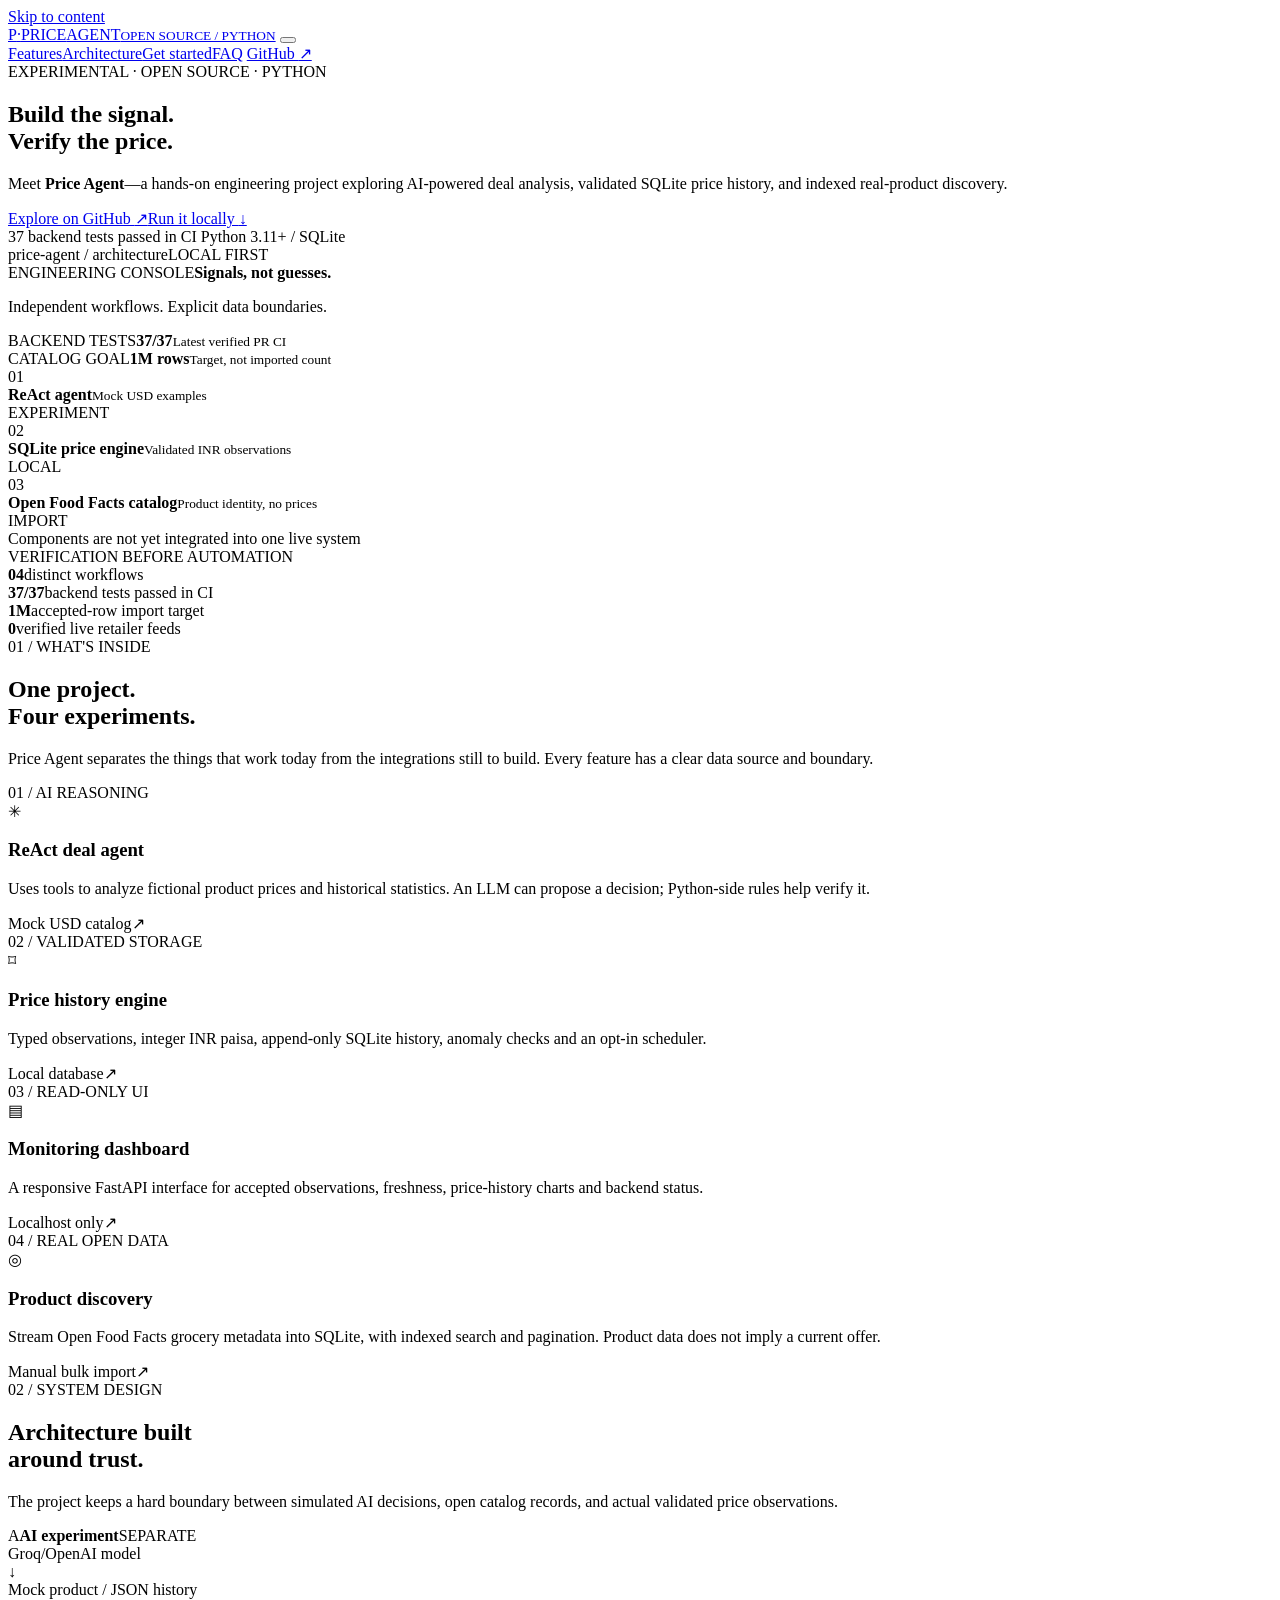
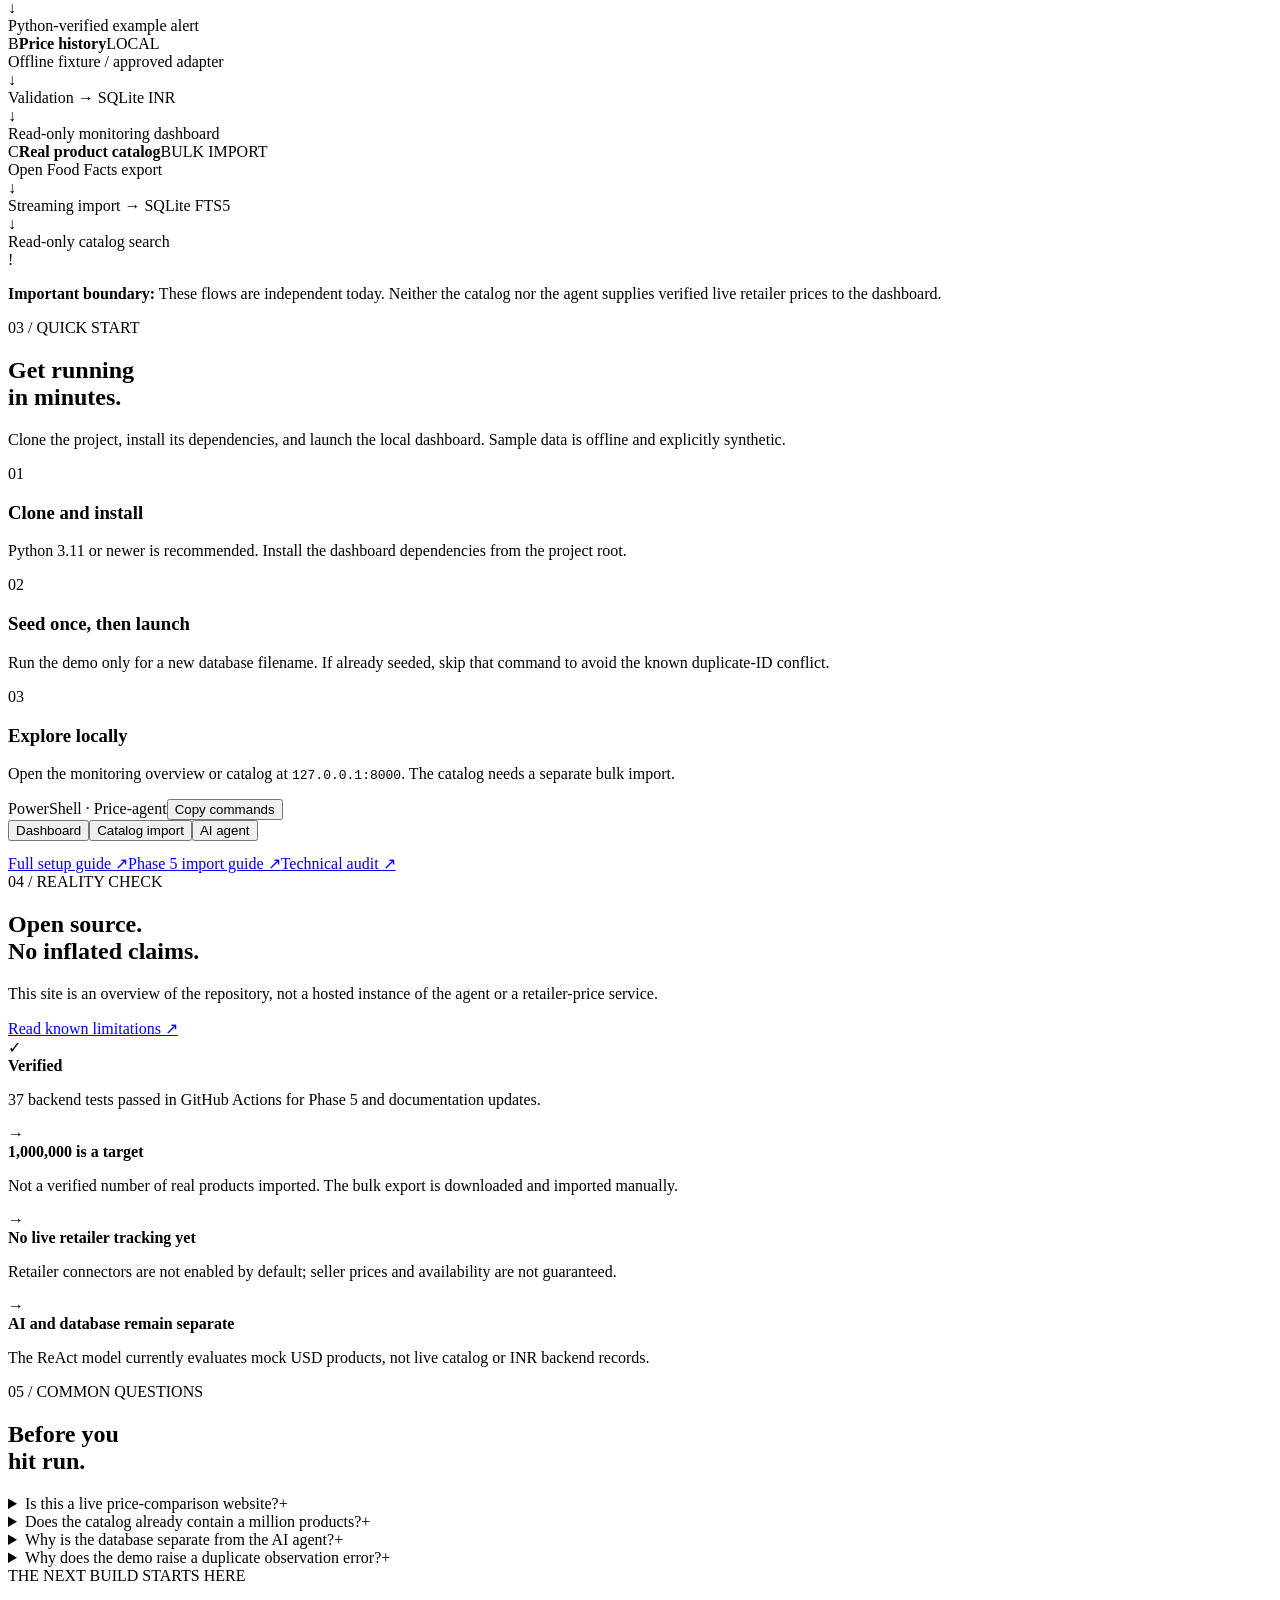
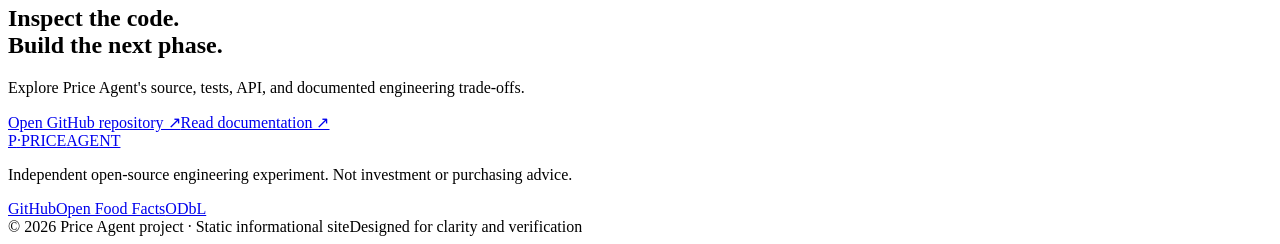
==== site/index.html @ 982dc0d2 "feat(site): publish responsive Price Agent website — index.html" ====
<!doctype html>
<html lang="en">
<head>
  <meta charset="UTF-8" />
  <meta name="viewport" content="width=device-width, initial-scale=1" />
  <meta name="theme-color" content="#09111f" />
  <meta name="description" content="Price Agent is an open-source Python experiment in AI deal analysis, validated price history, and searchable real-product data. Explore the code, architecture, and local setup." />
  <meta property="og:title" content="Price Agent — Build the signal. Verify the price." />
  <meta property="og:description" content="An open-source Python project combining agent experiments, SQLite price history, and an Open Food Facts catalog." />
  <meta property="og:type" content="website" />
  <title>Price Agent — Build the signal. Verify the price.</title>
  <link rel="icon" type="image/svg+xml" href="./favicon.svg" />
  <link rel="stylesheet" href="./style.css" />
  <script src="./script.js" defer></script>
</head>
<body>
  <a class="skip" href="#main">Skip to content</a>
  <div class="site-glow glow-a" aria-hidden="true"></div><div class="site-glow glow-b" aria-hidden="true"></div>
  <header class="header" id="top">
    <nav class="nav wrap" aria-label="Main navigation">
      <a class="logo" href="#top" aria-label="Price Agent home"><span class="logo-square">P<span>·</span></span><span class="logo-text">PRICE<span>AGENT</span><small>OPEN SOURCE / PYTHON</small></span></a>
      <button class="menu-button" id="menu-button" aria-controls="nav-links" aria-expanded="false" aria-label="Toggle menu"><span></span><span></span><span></span></button>
      <div class="nav-links" id="nav-links">
        <a href="#features">Features</a><a href="#architecture">Architecture</a><a href="#setup">Get started</a><a href="#questions">FAQ</a>
        <a class="nav-github" href="https://github.com/iam-Seraph/Price-agent" target="_blank" rel="noopener noreferrer">GitHub <span aria-hidden="true">↗</span></a>
      </div>
    </nav>
  </header>
  <main id="main">
    <section class="hero wrap" aria-labelledby="hero-title">
      <div class="hero-copy">
        <div class="eyebrow"><span class="pulse" aria-hidden="true"></span> EXPERIMENTAL · OPEN SOURCE · PYTHON</div>
        <h1 id="hero-title">Build the signal.<br/><span>Verify the price.</span></h1>
        <p class="hero-desc">Meet <strong>Price Agent</strong>—a hands-on engineering project exploring AI-powered deal analysis, validated SQLite price history, and indexed real-product discovery.</p>
        <div class="hero-actions"><a class="btn btn-primary" href="https://github.com/iam-Seraph/Price-agent" target="_blank" rel="noopener noreferrer">Explore on GitHub <span aria-hidden="true">↗</span></a><a class="btn btn-secondary" href="#setup">Run it locally <span aria-hidden="true">↓</span></a></div>
        <div class="hero-micro"><span><i aria-hidden="true"></i> 37 backend tests passed in CI</span><span><i aria-hidden="true"></i> Python 3.11+ / SQLite</span></div>
      </div>
      <div class="hero-art" aria-label="Conceptual visualization of the separate Price Agent modules">
        <div class="mock-window">
          <div class="mock-titlebar"><div class="window-dots"><b></b><b></b><b></b></div><span>price-agent / architecture</span><span class="mock-live">LOCAL FIRST</span></div>
          <div class="mock-main">
            <div class="mock-head"><span class="mock-kicker">ENGINEERING CONSOLE</span><strong>Signals, not guesses.</strong><p>Independent workflows. Explicit data boundaries.</p></div>
            <div class="mock-metrics">
              <div><span>BACKEND TESTS</span><strong>37<span>/37</span></strong><small>Latest verified PR CI</small></div>
              <div><span>CATALOG GOAL</span><strong>1M<span> rows</span></strong><small>Target, not imported count</small></div>
            </div>
            <div class="mock-data">
              <div class="mock-row"><span class="mock-icon one">01</span><div><strong>ReAct agent</strong><small>Mock USD examples</small></div><span class="chip">EXPERIMENT</span></div>
              <div class="mock-row"><span class="mock-icon two">02</span><div><strong>SQLite price engine</strong><small>Validated INR observations</small></div><span class="chip">LOCAL</span></div>
              <div class="mock-row"><span class="mock-icon three">03</span><div><strong>Open Food Facts catalog</strong><small>Product identity, no prices</small></div><span class="chip">IMPORT</span></div>
            </div>
            <div class="mock-footer"><span class="mini-dot"></span><span>Components are not yet integrated into one live system</span></div>
          </div>
        </div>
        <div class="float-label">VERIFICATION <span>BEFORE AUTOMATION</span></div>
      </div>
    </section>
    <section class="stat-strip" aria-label="Project at a glance"><div class="wrap strip-grid"><div><b>04</b><span>distinct workflows</span></div><div><b>37/37</b><span>backend tests passed in CI</span></div><div><b>1M</b><span>accepted-row import target</span></div><div><b>0</b><span>verified live retailer feeds</span></div></div></section>
    <section class="section wrap" id="features"><div class="section-head"><div><div class="section-label">01 / WHAT'S INSIDE</div><h2>One project.<br/><span>Four experiments.</span></h2></div><p>Price Agent separates the things that work today from the integrations still to build. Every feature has a clear data source and boundary.</p></div>
      <div class="feature-grid">
        <article class="feature-card featured"><div class="card-number">01 / AI REASONING</div><div class="feature-symbol">✳</div><h3>ReAct deal agent</h3><p>Uses tools to analyze fictional product prices and historical statistics. An LLM can propose a decision; Python-side rules help verify it.</p><div class="feature-foot"><span>Mock USD catalog</span><span class="card-arrow">↗</span></div></article>
        <article class="feature-card"><div class="card-number">02 / VALIDATED STORAGE</div><div class="feature-symbol">⌑</div><h3>Price history engine</h3><p>Typed observations, integer INR paisa, append-only SQLite history, anomaly checks and an opt-in scheduler.</p><div class="feature-foot"><span>Local database</span><span class="card-arrow">↗</span></div></article>
        <article class="feature-card"><div class="card-number">03 / READ-ONLY UI</div><div class="feature-symbol">▤</div><h3>Monitoring dashboard</h3><p>A responsive FastAPI interface for accepted observations, freshness, price-history charts and backend status.</p><div class="feature-foot"><span>Localhost only</span><span class="card-arrow">↗</span></div></article>
        <article class="feature-card"><div class="card-number">04 / REAL OPEN DATA</div><div class="feature-symbol">◎</div><h3>Product discovery</h3><p>Stream Open Food Facts grocery metadata into SQLite, with indexed search and pagination. Product data does not imply a current offer.</p><div class="feature-foot"><span>Manual bulk import</span><span class="card-arrow">↗</span></div></article>
      </div>
    </section>
    <section class="section architecture" id="architecture"><div class="wrap"><div class="section-head"><div><div class="section-label">02 / SYSTEM DESIGN</div><h2>Architecture built<br/><span>around trust.</span></h2></div><p>The project keeps a hard boundary between simulated AI decisions, open catalog records, and actual validated price observations.</p></div>
      <div class="architecture-grid">
        <div class="flow-card"><div class="flow-head"><span class="flow-index">A</span><strong>AI experiment</strong><span class="flow-pill">SEPARATE</span></div><div class="flow-step">Groq/OpenAI model</div><div class="flow-line" aria-hidden="true">↓</div><div class="flow-step">Mock product / JSON history</div><div class="flow-line" aria-hidden="true">↓</div><div class="flow-end">Python-verified example alert</div></div>
        <div class="flow-card"><div class="flow-head"><span class="flow-index">B</span><strong>Price history</strong><span class="flow-pill">LOCAL</span></div><div class="flow-step">Offline fixture / approved adapter</div><div class="flow-line" aria-hidden="true">↓</div><div class="flow-step">Validation → SQLite INR</div><div class="flow-line" aria-hidden="true">↓</div><div class="flow-end">Read-only monitoring dashboard</div></div>
        <div class="flow-card"><div class="flow-head"><span class="flow-index">C</span><strong>Real product catalog</strong><span class="flow-pill">BULK IMPORT</span></div><div class="flow-step">Open Food Facts export</div><div class="flow-line" aria-hidden="true">↓</div><div class="flow-step">Streaming import → SQLite FTS5</div><div class="flow-line" aria-hidden="true">↓</div><div class="flow-end">Read-only catalog search</div></div>
      </div><div class="boundary-note"><span class="boundary-icon">!</span><p><strong>Important boundary:</strong> These flows are independent today. Neither the catalog nor the agent supplies verified live retailer prices to the dashboard.</p></div>
      </div></section>
    <section class="section wrap" id="setup"><div class="section-head"><div><div class="section-label">03 / QUICK START</div><h2>Get running<br/><span>in minutes.</span></h2></div><p>Clone the project, install its dependencies, and launch the local dashboard. Sample data is offline and explicitly synthetic.</p></div>
      <div class="setup-wrap"><div class="setup-steps"><div class="setup-step"><span>01</span><div><h3>Clone and install</h3><p>Python 3.11 or newer is recommended. Install the dashboard dependencies from the project root.</p></div></div><div class="setup-step"><span>02</span><div><h3>Seed once, then launch</h3><p>Run the demo only for a new database filename. If already seeded, skip that command to avoid the known duplicate-ID conflict.</p></div></div><div class="setup-step"><span>03</span><div><h3>Explore locally</h3><p>Open the monitoring overview or catalog at <code>127.0.0.1:8000</code>. The catalog needs a separate bulk import.</p></div></div></div>
      <div class="terminal"><div class="terminal-header"><div class="window-dots"><b></b><b></b><b></b></div><span>PowerShell · Price-agent</span><button class="copy-button" id="copy-command" type="button" aria-label="Copy installation commands">Copy commands</button></div><div class="terminal-tabs" role="tablist" aria-label="Setup commands"><button class="terminal-tab active" id="tab-dashboard" role="tab" aria-selected="true" aria-controls="code-pane" data-tab="dashboard">Dashboard</button><button class="terminal-tab" id="tab-catalog" role="tab" aria-selected="false" aria-controls="code-pane" data-tab="catalog">Catalog import</button><button class="terminal-tab" id="tab-agent" role="tab" aria-selected="false" aria-controls="code-pane" data-tab="agent">AI agent</button></div><pre id="code-pane" role="tabpanel" aria-labelledby="tab-dashboard"><code id="terminal-code"></code></pre><div class="terminal-note" id="terminal-note" aria-live="polite"></div></div></div>
      <div class="setup-links"><a href="https://github.com/iam-Seraph/Price-agent/blob/main/README.md" target="_blank" rel="noopener noreferrer">Full setup guide ↗</a><a href="https://github.com/iam-Seraph/Price-agent/blob/main/PHASE5.md" target="_blank" rel="noopener noreferrer">Phase 5 import guide ↗</a><a href="https://github.com/iam-Seraph/Price-agent/blob/main/AUDIT.md" target="_blank" rel="noopener noreferrer">Technical audit ↗</a></div>
    </section>
    <section class="section truth-section"><div class="wrap truth-grid"><div><div class="section-label">04 / REALITY CHECK</div><h2>Open source.<br/><span>No inflated claims.</span></h2><p>This site is an overview of the repository, not a hosted instance of the agent or a retailer-price service.</p><a class="inline-link" href="https://github.com/iam-Seraph/Price-agent/blob/main/AUDIT.md" target="_blank" rel="noopener noreferrer">Read known limitations ↗</a></div><div class="truth-list"><div><span class="truth-icon good">✓</span><div><strong>Verified</strong><p>37 backend tests passed in GitHub Actions for Phase 5 and documentation updates.</p></div></div><div><span class="truth-icon neutral">→</span><div><strong>1,000,000 is a target</strong><p>Not a verified number of real products imported. The bulk export is downloaded and imported manually.</p></div></div><div><span class="truth-icon neutral">→</span><div><strong>No live retailer tracking yet</strong><p>Retailer connectors are not enabled by default; seller prices and availability are not guaranteed.</p></div></div><div><span class="truth-icon neutral">→</span><div><strong>AI and database remain separate</strong><p>The ReAct model currently evaluates mock USD products, not live catalog or INR backend records.</p></div></div></div></div></section>
    <section class="section wrap faq" id="questions"><div class="section-head"><div><div class="section-label">05 / COMMON QUESTIONS</div><h2>Before you<br/><span>hit run.</span></h2></div></div><div class="faq-list"><details><summary>Is this a live price-comparison website?<span>+</span></summary><p>No. This is a project overview. The repository contains a standalone best-effort URL checker, a mock-data AI agent and a local SQLite dashboard; they are not yet a unified live shopping product.</p></details><details><summary>Does the catalog already contain a million products?<span>+</span></summary><p>No. The importer targets up to one million accepted source rows. You must download and import the Open Food Facts export yourself, and the unique imported count may be lower. Data mainly covers food and grocery items.</p></details><details><summary>Why is the database separate from the AI agent?<span>+</span></summary><p>The project is evolving in phases. The Groq/OpenAI ReAct agent currently uses a fictional USD catalog, while the SQLite backend stores validated INR observations. Connecting these responsibly is future work.</p></details><details><summary>Why does the demo raise a duplicate observation error?<span>+</span></summary><p>The demo reuses a source record identifier with a new timestamp on later runs. The database refuses the conflicting duplicate to protect append-only history. Run the demo once per new database file, then launch only the dashboard.</p></details></div></section>
    <section class="cta wrap"><div class="cta-inner"><div class="section-label">THE NEXT BUILD STARTS HERE</div><h2>Inspect the code.<br/><span>Build the next phase.</span></h2><p>Explore Price Agent's source, tests, API, and documented engineering trade-offs.</p><div class="cta-buttons"><a class="btn btn-dark" href="https://github.com/iam-Seraph/Price-agent" target="_blank" rel="noopener noreferrer">Open GitHub repository ↗</a><a class="btn btn-outline-dark" href="https://github.com/iam-Seraph/Price-agent/blob/main/README.md" target="_blank" rel="noopener noreferrer">Read documentation ↗</a></div></div></section>
  </main>
  <footer class="footer"><div class="wrap footer-row"><a class="logo footer-logo" href="#top"><span class="logo-square">P<span>·</span></span><span class="logo-text">PRICE<span>AGENT</span></span></a><p>Independent open-source engineering experiment. Not investment or purchasing advice.</p><div><a href="https://github.com/iam-Seraph/Price-agent" target="_blank" rel="noopener noreferrer">GitHub</a><a href="https://world.openfoodfacts.org" target="_blank" rel="noopener noreferrer">Open Food Facts</a><a href="https://opendatacommons.org/licenses/odbl/1-0/" target="_blank" rel="noopener noreferrer">ODbL</a></div></div><div class="wrap footer-bottom"><span>© <span id="year">2026</span> Price Agent project · Static informational site</span><span>Designed for clarity and verification</span></div></footer>
</body>
</html>
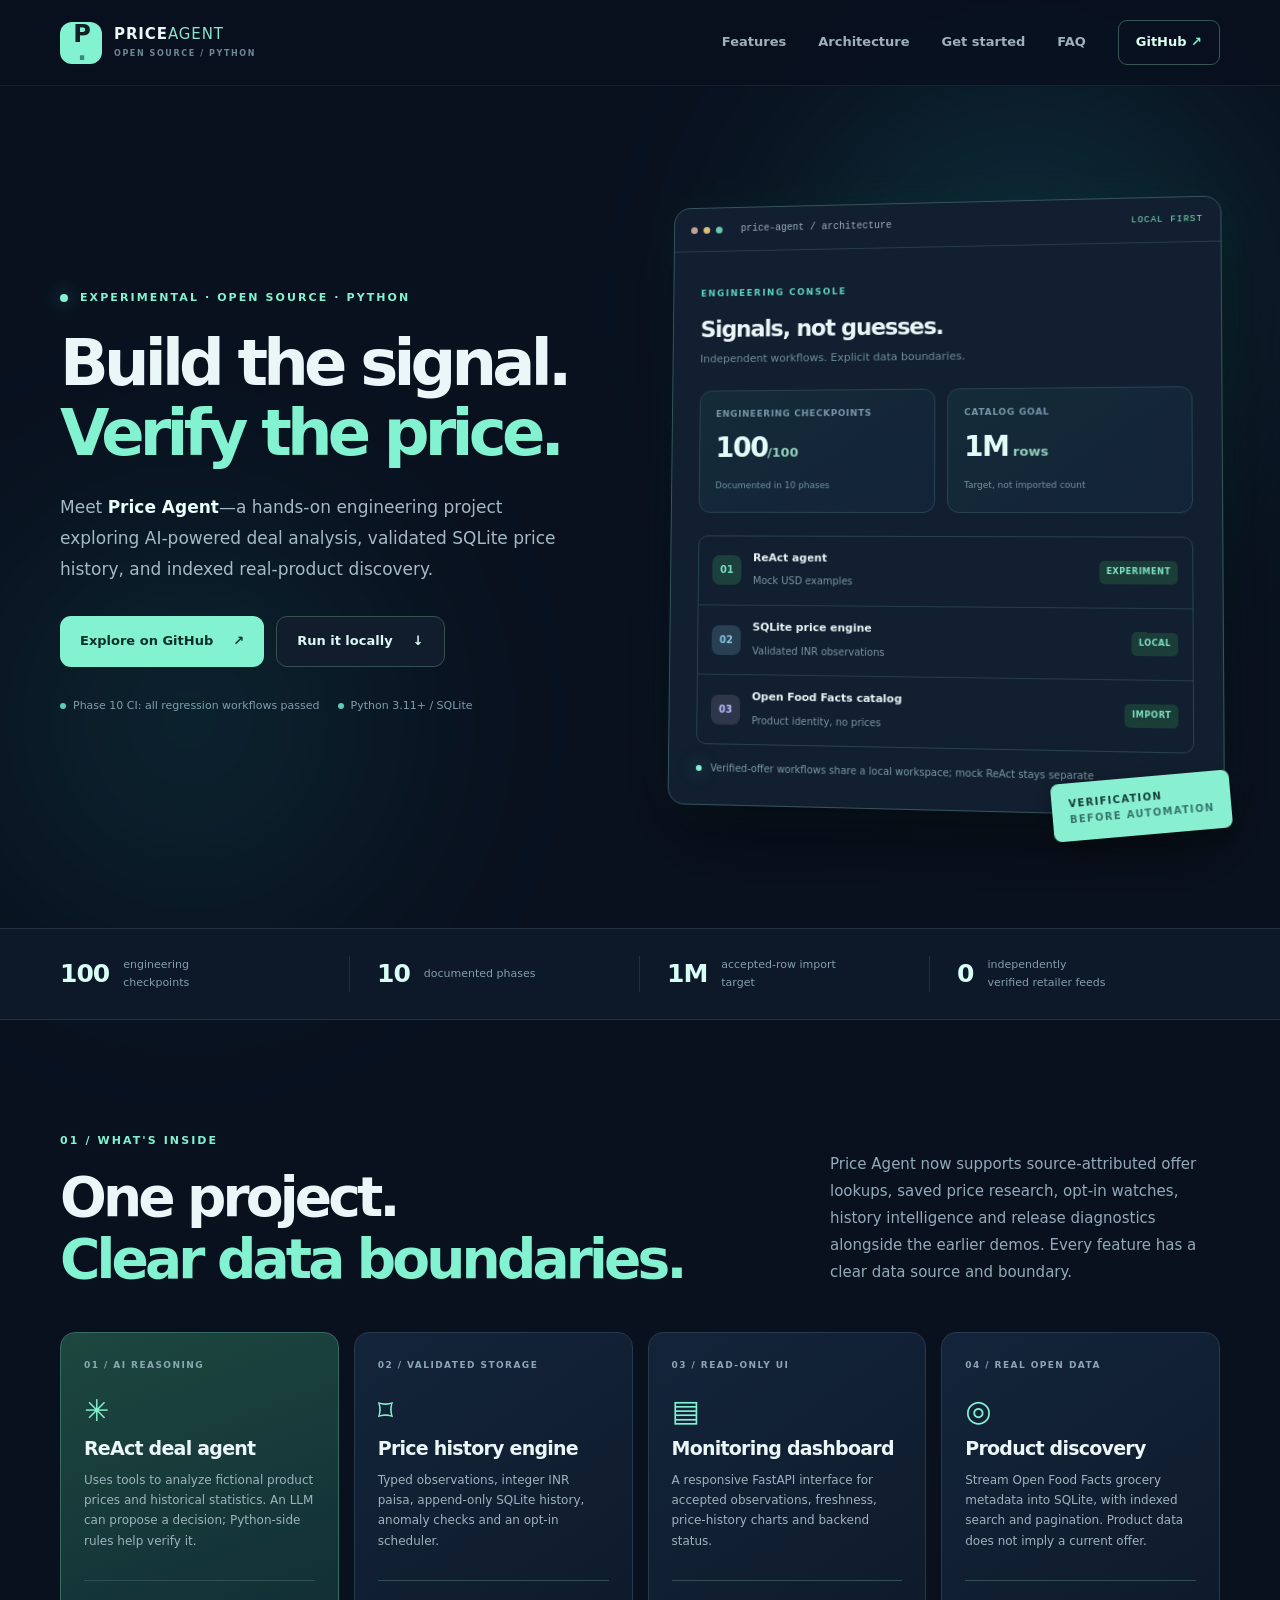
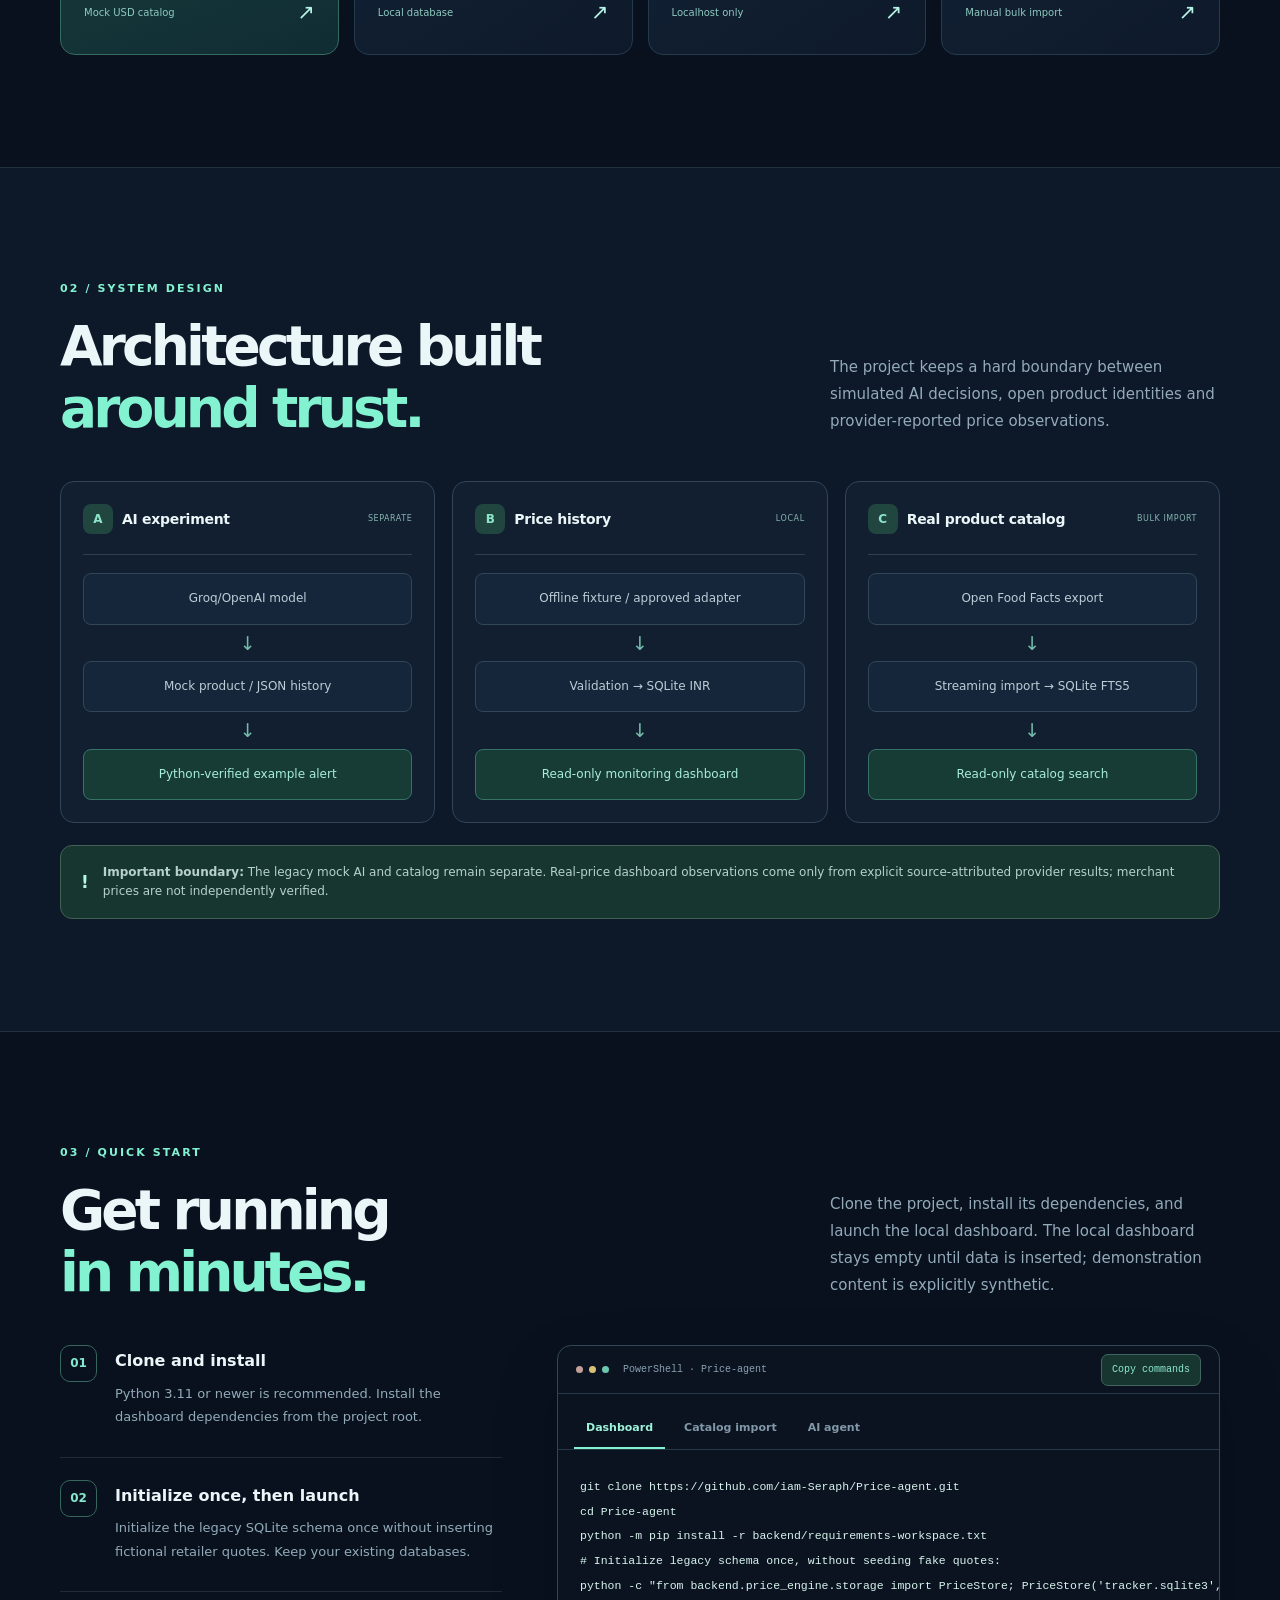
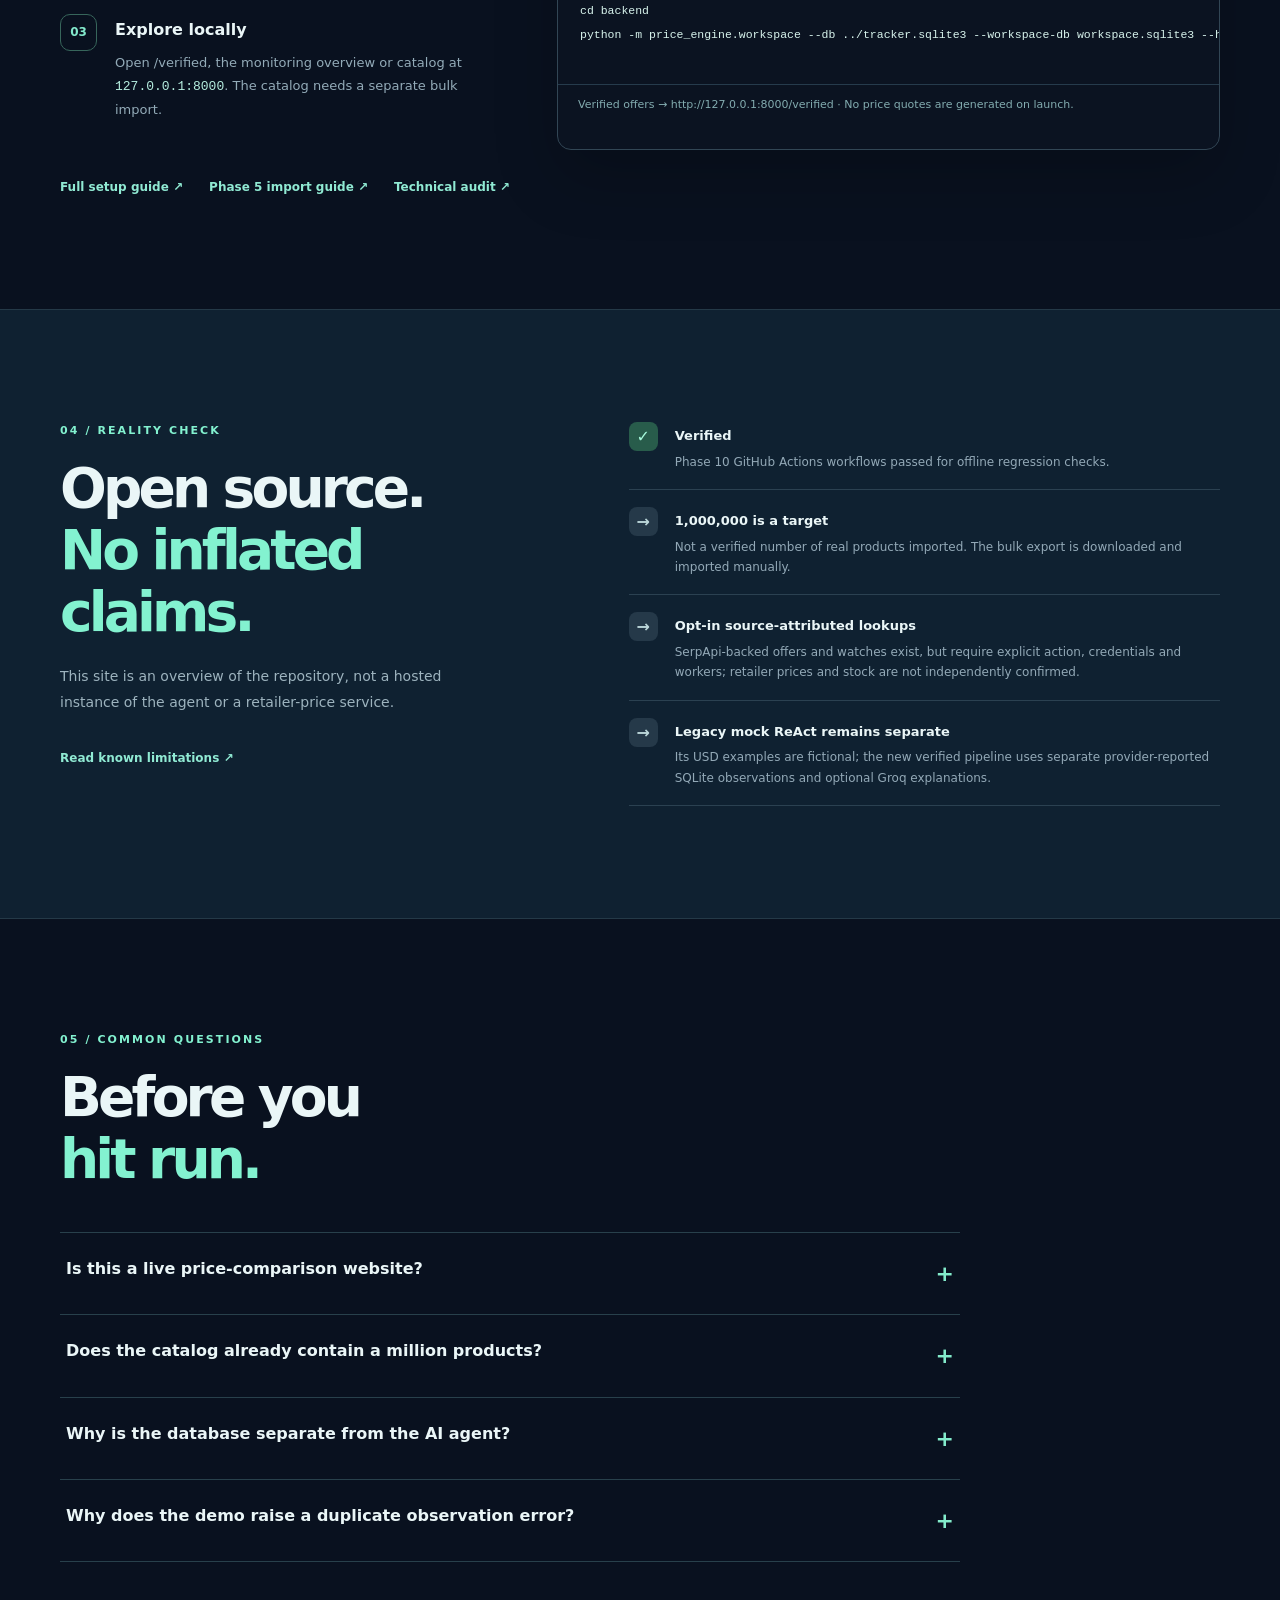
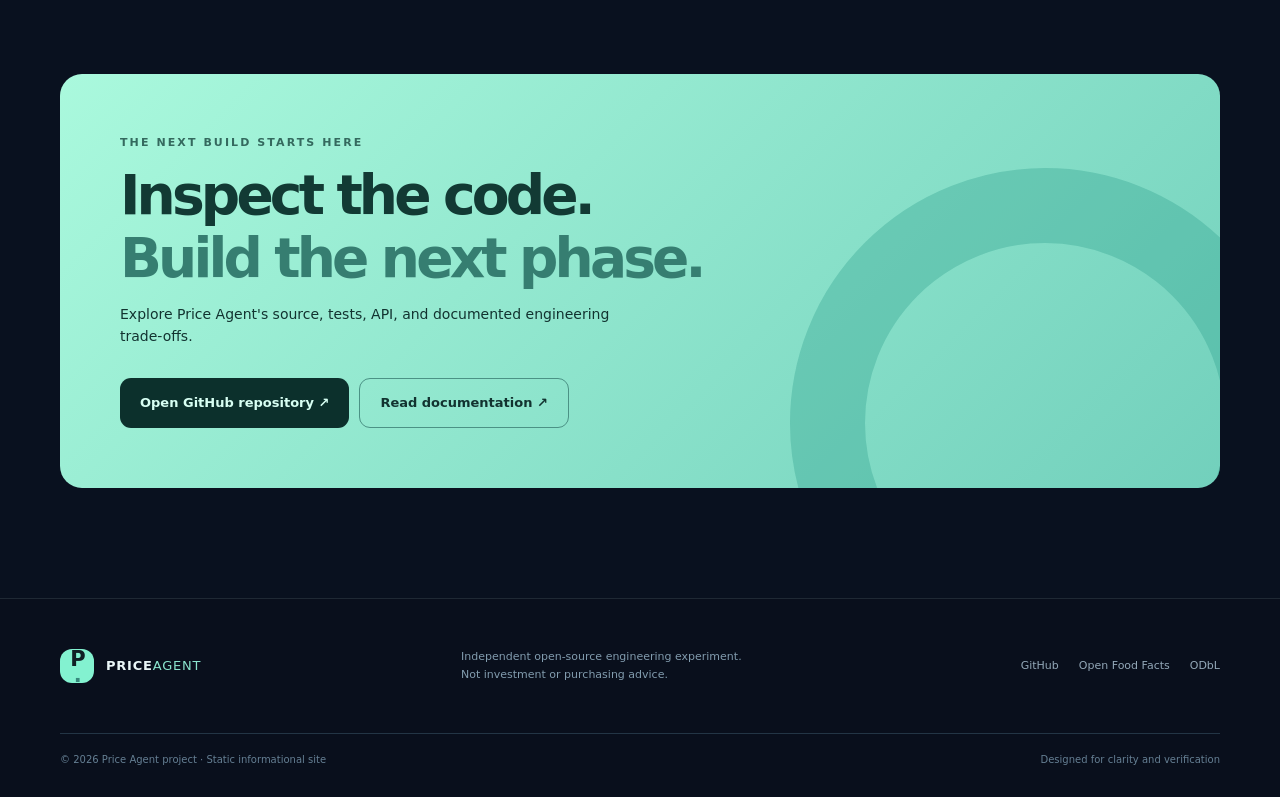
==== commit 17235a39: "docs: synchronize project website and check internal links in CI" ====
--- a/site/index.html
+++ b/site/index.html
@@ -33,7 +33,7 @@
         <h1 id="hero-title">Build the signal.<br/><span>Verify the price.</span></h1>
         <p class="hero-desc">Meet <strong>Price Agent</strong>—a hands-on engineering project exploring AI-powered deal analysis, validated SQLite price history, and indexed real-product discovery.</p>
         <div class="hero-actions"><a class="btn btn-primary" href="https://github.com/iam-Seraph/Price-agent" target="_blank" rel="noopener noreferrer">Explore on GitHub <span aria-hidden="true">↗</span></a><a class="btn btn-secondary" href="#setup">Run it locally <span aria-hidden="true">↓</span></a></div>
-        <div class="hero-micro"><span><i aria-hidden="true"></i> 37 backend tests passed in CI</span><span><i aria-hidden="true"></i> Python 3.11+ / SQLite</span></div>
+        <div class="hero-micro"><span><i aria-hidden="true"></i> Phase 10 CI: all regression workflows passed</span><span><i aria-hidden="true"></i> Python 3.11+ / SQLite</span></div>
       </div>
       <div class="hero-art" aria-label="Conceptual visualization of the separate Price Agent modules">
         <div class="mock-window">
@@ -41,7 +41,7 @@
           <div class="mock-main">
             <div class="mock-head"><span class="mock-kicker">ENGINEERING CONSOLE</span><strong>Signals, not guesses.</strong><p>Independent workflows. Explicit data boundaries.</p></div>
             <div class="mock-metrics">
-              <div><span>BACKEND TESTS</span><strong>37<span>/37</span></strong><small>Latest verified PR CI</small></div>
+              <div><span>ENGINEERING CHECKPOINTS</span><strong>100<span>/100</span></strong><small>Documented in 10 phases</small></div>
               <div><span>CATALOG GOAL</span><strong>1M<span> rows</span></strong><small>Target, not imported count</small></div>
             </div>
             <div class="mock-data">
@@ -49,14 +49,14 @@
               <div class="mock-row"><span class="mock-icon two">02</span><div><strong>SQLite price engine</strong><small>Validated INR observations</small></div><span class="chip">LOCAL</span></div>
               <div class="mock-row"><span class="mock-icon three">03</span><div><strong>Open Food Facts catalog</strong><small>Product identity, no prices</small></div><span class="chip">IMPORT</span></div>
             </div>
-            <div class="mock-footer"><span class="mini-dot"></span><span>Components are not yet integrated into one live system</span></div>
+            <div class="mock-footer"><span class="mini-dot"></span><span>Verified-offer workflows share a local workspace; mock ReAct stays separate</span></div>
           </div>
         </div>
         <div class="float-label">VERIFICATION <span>BEFORE AUTOMATION</span></div>
       </div>
     </section>
-    <section class="stat-strip" aria-label="Project at a glance"><div class="wrap strip-grid"><div><b>04</b><span>distinct workflows</span></div><div><b>37/37</b><span>backend tests passed in CI</span></div><div><b>1M</b><span>accepted-row import target</span></div><div><b>0</b><span>verified live retailer feeds</span></div></div></section>
-    <section class="section wrap" id="features"><div class="section-head"><div><div class="section-label">01 / WHAT'S INSIDE</div><h2>One project.<br/><span>Four experiments.</span></h2></div><p>Price Agent separates the things that work today from the integrations still to build. Every feature has a clear data source and boundary.</p></div>
+    <section class="stat-strip" aria-label="Project at a glance"><div class="wrap strip-grid"><div><b>100</b><span>engineering checkpoints</span></div><div><b>10</b><span>documented phases</span></div><div><b>1M</b><span>accepted-row import target</span></div><div><b>0</b><span>independently verified retailer feeds</span></div></div></section>
+    <section class="section wrap" id="features"><div class="section-head"><div><div class="section-label">01 / WHAT'S INSIDE</div><h2>One project.<br/><span>Clear data boundaries.</span></h2></div><p>Price Agent now supports source-attributed offer lookups, saved price research, opt-in watches, history intelligence and release diagnostics alongside the earlier demos. Every feature has a clear data source and boundary.</p></div>
       <div class="feature-grid">
         <article class="feature-card featured"><div class="card-number">01 / AI REASONING</div><div class="feature-symbol">✳</div><h3>ReAct deal agent</h3><p>Uses tools to analyze fictional product prices and historical statistics. An LLM can propose a decision; Python-side rules help verify it.</p><div class="feature-foot"><span>Mock USD catalog</span><span class="card-arrow">↗</span></div></article>
         <article class="feature-card"><div class="card-number">02 / VALIDATED STORAGE</div><div class="feature-symbol">⌑</div><h3>Price history engine</h3><p>Typed observations, integer INR paisa, append-only SQLite history, anomaly checks and an opt-in scheduler.</p><div class="feature-foot"><span>Local database</span><span class="card-arrow">↗</span></div></article>
@@ -64,19 +64,19 @@
         <article class="feature-card"><div class="card-number">04 / REAL OPEN DATA</div><div class="feature-symbol">◎</div><h3>Product discovery</h3><p>Stream Open Food Facts grocery metadata into SQLite, with indexed search and pagination. Product data does not imply a current offer.</p><div class="feature-foot"><span>Manual bulk import</span><span class="card-arrow">↗</span></div></article>
       </div>
     </section>
-    <section class="section architecture" id="architecture"><div class="wrap"><div class="section-head"><div><div class="section-label">02 / SYSTEM DESIGN</div><h2>Architecture built<br/><span>around trust.</span></h2></div><p>The project keeps a hard boundary between simulated AI decisions, open catalog records, and actual validated price observations.</p></div>
+    <section class="section architecture" id="architecture"><div class="wrap"><div class="section-head"><div><div class="section-label">02 / SYSTEM DESIGN</div><h2>Architecture built<br/><span>around trust.</span></h2></div><p>The project keeps a hard boundary between simulated AI decisions, open product identities and provider-reported price observations.</p></div>
       <div class="architecture-grid">
         <div class="flow-card"><div class="flow-head"><span class="flow-index">A</span><strong>AI experiment</strong><span class="flow-pill">SEPARATE</span></div><div class="flow-step">Groq/OpenAI model</div><div class="flow-line" aria-hidden="true">↓</div><div class="flow-step">Mock product / JSON history</div><div class="flow-line" aria-hidden="true">↓</div><div class="flow-end">Python-verified example alert</div></div>
         <div class="flow-card"><div class="flow-head"><span class="flow-index">B</span><strong>Price history</strong><span class="flow-pill">LOCAL</span></div><div class="flow-step">Offline fixture / approved adapter</div><div class="flow-line" aria-hidden="true">↓</div><div class="flow-step">Validation → SQLite INR</div><div class="flow-line" aria-hidden="true">↓</div><div class="flow-end">Read-only monitoring dashboard</div></div>
         <div class="flow-card"><div class="flow-head"><span class="flow-index">C</span><strong>Real product catalog</strong><span class="flow-pill">BULK IMPORT</span></div><div class="flow-step">Open Food Facts export</div><div class="flow-line" aria-hidden="true">↓</div><div class="flow-step">Streaming import → SQLite FTS5</div><div class="flow-line" aria-hidden="true">↓</div><div class="flow-end">Read-only catalog search</div></div>
-      </div><div class="boundary-note"><span class="boundary-icon">!</span><p><strong>Important boundary:</strong> These flows are independent today. Neither the catalog nor the agent supplies verified live retailer prices to the dashboard.</p></div>
+      </div><div class="boundary-note"><span class="boundary-icon">!</span><p><strong>Important boundary:</strong> The legacy mock AI and catalog remain separate. Real-price dashboard observations come only from explicit source-attributed provider results; merchant prices are not independently verified.</p></div>
       </div></section>
-    <section class="section wrap" id="setup"><div class="section-head"><div><div class="section-label">03 / QUICK START</div><h2>Get running<br/><span>in minutes.</span></h2></div><p>Clone the project, install its dependencies, and launch the local dashboard. Sample data is offline and explicitly synthetic.</p></div>
-      <div class="setup-wrap"><div class="setup-steps"><div class="setup-step"><span>01</span><div><h3>Clone and install</h3><p>Python 3.11 or newer is recommended. Install the dashboard dependencies from the project root.</p></div></div><div class="setup-step"><span>02</span><div><h3>Seed once, then launch</h3><p>Run the demo only for a new database filename. If already seeded, skip that command to avoid the known duplicate-ID conflict.</p></div></div><div class="setup-step"><span>03</span><div><h3>Explore locally</h3><p>Open the monitoring overview or catalog at <code>127.0.0.1:8000</code>. The catalog needs a separate bulk import.</p></div></div></div>
+    <section class="section wrap" id="setup"><div class="section-head"><div><div class="section-label">03 / QUICK START</div><h2>Get running<br/><span>in minutes.</span></h2></div><p>Clone the project, install its dependencies, and launch the local dashboard. The local dashboard stays empty until data is inserted; demonstration content is explicitly synthetic.</p></div>
+      <div class="setup-wrap"><div class="setup-steps"><div class="setup-step"><span>01</span><div><h3>Clone and install</h3><p>Python 3.11 or newer is recommended. Install the dashboard dependencies from the project root.</p></div></div><div class="setup-step"><span>02</span><div><h3>Initialize once, then launch</h3><p>Initialize the legacy SQLite schema once without inserting fictional retailer quotes. Keep your existing databases.</p></div></div><div class="setup-step"><span>03</span><div><h3>Explore locally</h3><p>Open /verified, the monitoring overview or catalog at <code>127.0.0.1:8000</code>. The catalog needs a separate bulk import.</p></div></div></div>
       <div class="terminal"><div class="terminal-header"><div class="window-dots"><b></b><b></b><b></b></div><span>PowerShell · Price-agent</span><button class="copy-button" id="copy-command" type="button" aria-label="Copy installation commands">Copy commands</button></div><div class="terminal-tabs" role="tablist" aria-label="Setup commands"><button class="terminal-tab active" id="tab-dashboard" role="tab" aria-selected="true" aria-controls="code-pane" data-tab="dashboard">Dashboard</button><button class="terminal-tab" id="tab-catalog" role="tab" aria-selected="false" aria-controls="code-pane" data-tab="catalog">Catalog import</button><button class="terminal-tab" id="tab-agent" role="tab" aria-selected="false" aria-controls="code-pane" data-tab="agent">AI agent</button></div><pre id="code-pane" role="tabpanel" aria-labelledby="tab-dashboard"><code id="terminal-code"></code></pre><div class="terminal-note" id="terminal-note" aria-live="polite"></div></div></div>
-      <div class="setup-links"><a href="https://github.com/iam-Seraph/Price-agent/blob/main/README.md" target="_blank" rel="noopener noreferrer">Full setup guide ↗</a><a href="https://github.com/iam-Seraph/Price-agent/blob/main/PHASE5.md" target="_blank" rel="noopener noreferrer">Phase 5 import guide ↗</a><a href="https://github.com/iam-Seraph/Price-agent/blob/main/AUDIT.md" target="_blank" rel="noopener noreferrer">Technical audit ↗</a></div>
+      <div class="setup-links"><a href="https://github.com/iam-Seraph/Price-agent/blob/main/README.md" target="_blank" rel="noopener noreferrer">Full setup guide ↗</a><a href="https://github.com/iam-Seraph/Price-agent/blob/main/docs/guides/open-food-facts-catalog.md" target="_blank" rel="noopener noreferrer">Phase 5 import guide ↗</a><a href="https://github.com/iam-Seraph/Price-agent/blob/main/docs/audits/legacy-hardening.md" target="_blank" rel="noopener noreferrer">Technical audit ↗</a></div>
     </section>
-    <section class="section truth-section"><div class="wrap truth-grid"><div><div class="section-label">04 / REALITY CHECK</div><h2>Open source.<br/><span>No inflated claims.</span></h2><p>This site is an overview of the repository, not a hosted instance of the agent or a retailer-price service.</p><a class="inline-link" href="https://github.com/iam-Seraph/Price-agent/blob/main/AUDIT.md" target="_blank" rel="noopener noreferrer">Read known limitations ↗</a></div><div class="truth-list"><div><span class="truth-icon good">✓</span><div><strong>Verified</strong><p>37 backend tests passed in GitHub Actions for Phase 5 and documentation updates.</p></div></div><div><span class="truth-icon neutral">→</span><div><strong>1,000,000 is a target</strong><p>Not a verified number of real products imported. The bulk export is downloaded and imported manually.</p></div></div><div><span class="truth-icon neutral">→</span><div><strong>No live retailer tracking yet</strong><p>Retailer connectors are not enabled by default; seller prices and availability are not guaranteed.</p></div></div><div><span class="truth-icon neutral">→</span><div><strong>AI and database remain separate</strong><p>The ReAct model currently evaluates mock USD products, not live catalog or INR backend records.</p></div></div></div></div></section>
+    <section class="section truth-section"><div class="wrap truth-grid"><div><div class="section-label">04 / REALITY CHECK</div><h2>Open source.<br/><span>No inflated claims.</span></h2><p>This site is an overview of the repository, not a hosted instance of the agent or a retailer-price service.</p><a class="inline-link" href="https://github.com/iam-Seraph/Price-agent/blob/main/docs/audits/legacy-hardening.md" target="_blank" rel="noopener noreferrer">Read known limitations ↗</a></div><div class="truth-list"><div><span class="truth-icon good">✓</span><div><strong>Verified</strong><p>Phase 10 GitHub Actions workflows passed for offline regression checks.</p></div></div><div><span class="truth-icon neutral">→</span><div><strong>1,000,000 is a target</strong><p>Not a verified number of real products imported. The bulk export is downloaded and imported manually.</p></div></div><div><span class="truth-icon neutral">→</span><div><strong>Opt-in source-attributed lookups</strong><p>SerpApi-backed offers and watches exist, but require explicit action, credentials and workers; retailer prices and stock are not independently confirmed.</p></div></div><div><span class="truth-icon neutral">→</span><div><strong>Legacy mock ReAct remains separate</strong><p>Its USD examples are fictional; the new verified pipeline uses separate provider-reported SQLite observations and optional Groq explanations.</p></div></div></div></div></section>
     <section class="section wrap faq" id="questions"><div class="section-head"><div><div class="section-label">05 / COMMON QUESTIONS</div><h2>Before you<br/><span>hit run.</span></h2></div></div><div class="faq-list"><details><summary>Is this a live price-comparison website?<span>+</span></summary><p>No. This is a project overview. The repository contains a standalone best-effort URL checker, a mock-data AI agent and a local SQLite dashboard; they are not yet a unified live shopping product.</p></details><details><summary>Does the catalog already contain a million products?<span>+</span></summary><p>No. The importer targets up to one million accepted source rows. You must download and import the Open Food Facts export yourself, and the unique imported count may be lower. Data mainly covers food and grocery items.</p></details><details><summary>Why is the database separate from the AI agent?<span>+</span></summary><p>The project is evolving in phases. The Groq/OpenAI ReAct agent currently uses a fictional USD catalog, while the SQLite backend stores validated INR observations. Connecting these responsibly is future work.</p></details><details><summary>Why does the demo raise a duplicate observation error?<span>+</span></summary><p>The demo reuses a source record identifier with a new timestamp on later runs. The database refuses the conflicting duplicate to protect append-only history. Run the demo once per new database file, then launch only the dashboard.</p></details></div></section>
     <section class="cta wrap"><div class="cta-inner"><div class="section-label">THE NEXT BUILD STARTS HERE</div><h2>Inspect the code.<br/><span>Build the next phase.</span></h2><p>Explore Price Agent's source, tests, API, and documented engineering trade-offs.</p><div class="cta-buttons"><a class="btn btn-dark" href="https://github.com/iam-Seraph/Price-agent" target="_blank" rel="noopener noreferrer">Open GitHub repository ↗</a><a class="btn btn-outline-dark" href="https://github.com/iam-Seraph/Price-agent/blob/main/README.md" target="_blank" rel="noopener noreferrer">Read documentation ↗</a></div></div></section>
   </main>
--- a/site/style.css
+++ b/site/style.css
@@ -0,0 +1,6 @@
+:root{--bg:#09111f;--surface:#0f1b2b;--surface2:#132236;--text:#eaf6f7;--muted:#96aaba;--line:rgba(178,216,218,.13);--accent:#83f2d0;--accent2:#57c8c9;--ink:#102025;--radius:18px;--max:1160px}
+*{box-sizing:border-box}html{scroll-behavior:smooth}body{margin:0;color:var(--text);background:var(--bg);font-family:Inter,ui-sans-serif,system-ui,-apple-system,BlinkMacSystemFont,"Segoe UI",sans-serif;-webkit-font-smoothing:antialiased;line-height:1.6}a{color:inherit}button{font:inherit}::selection{background:#7ff4cf;color:#10262a}.wrap{width:min(var(--max),calc(100% - 64px));margin-inline:auto}.skip{position:absolute;top:-100px;left:10px;background:#fff;color:#000;z-index:50;padding:12px}.skip:focus{top:10px}.site-glow{position:absolute;pointer-events:none;filter:blur(100px);z-index:-1;border-radius:50%;opacity:.28}.glow-a{top:70px;right:2vw;width:460px;height:460px;background:#176b71}.glow-b{top:520px;left:0;width:380px;height:400px;background:#145257}.header{position:sticky;top:0;z-index:20;background:rgba(9,17,31,.82);backdrop-filter:blur(18px);border-bottom:1px solid rgba(171,221,222,.08)}.nav{height:85px;display:flex;align-items:center;justify-content:space-between}.logo{display:inline-flex;align-items:center;gap:12px;text-decoration:none}.logo-square{display:grid;place-items:center;width:42px;height:42px;border-radius:12px;background:var(--accent);font-size:24px;line-height:1;color:var(--ink);font-weight:900;letter-spacing:-.08em}.logo-square span{color:#37897c}.logo-text{font-size:15px;font-weight:900;letter-spacing:.06em;line-height:1.1}.logo-text>span{color:#8be4ce;font-weight:450}.logo-text small{display:block;color:#6e8798;font-size:8px;letter-spacing:.2em;margin-top:7px}.nav-links{display:flex;align-items:center;gap:32px}.nav-links a{text-decoration:none;color:#9eb0bc;font-size:13px;font-weight:650;transition:color .2s}.nav-links a:hover{color:var(--accent)}.nav-links .nav-github{border:1px solid #385653;padding:11px 17px;border-radius:9px;color:#defdf1}.nav-github span{color:var(--accent)}.menu-button{display:none}.hero{display:grid;grid-template-columns:1fr 1.05fr;align-items:center;gap:45px;min-height:615px;padding-block:89px 100px}.eyebrow,.section-label{color:var(--accent);font-size:11px;font-weight:850;letter-spacing:.19em}.eyebrow{display:flex;align-items:center;gap:12px}.pulse,.mini-dot{width:8px;height:8px;display:inline-block;border-radius:50%;background:var(--accent);box-shadow:0 0 18px #73f5d68c}.hero h1{font-size:clamp(48px,5vw,75px);line-height:1.085;letter-spacing:-.075em;font-weight:820;margin:23px 0 24px}.hero h1 span,h2>span{color:var(--accent)}.hero-desc{color:#a5b9c6;font-size:17px;max-width:525px;line-height:1.8}.hero-desc strong{color:#ebfffc}.hero-actions{display:flex;gap:12px;margin-top:32px;flex-wrap:wrap}.btn{display:inline-flex;justify-content:center;align-items:center;gap:20px;border-radius:11px;padding:14px 20px;text-decoration:none;font-size:13px;font-weight:800;transition:transform .2s,background .2s}.btn:hover{transform:translateY(-2px)}.btn-primary{background:var(--accent);color:#0d302d}.btn-primary:hover{background:#affce5}.btn-secondary{border:1px solid #355050;color:#dcf8f5;background:#111d2c}.hero-micro{display:flex;gap:18px;flex-wrap:wrap;margin-top:30px;color:#7f9eac;font-size:11px}.hero-micro span{display:flex;align-items:center;gap:7px}.hero-micro i{width:6px;height:6px;border-radius:50%;background:#5bcdb9}.hero-art{position:relative;padding:24px 2px 20px 15px}.mock-window{transform:perspective(1100px) rotateY(-5deg) rotateX(2deg);background:#111f30;border:1px solid #36545a;border-radius:17px;box-shadow:0 35px 75px #0007,0 0 50px #12696024;overflow:hidden}.mock-titlebar{display:flex;align-items:center;gap:19px;height:45px;border-bottom:1px solid #273c4e;padding:0 17px;color:#9cafbb;font-family:ui-monospace,SFMono-Regular,Consolas,monospace;font-size:10px}.window-dots{display:flex;gap:6px}.window-dots b{width:7px;height:7px;border-radius:50%;background:#c2a099}.window-dots b:nth-child(2){background:#d8c077}.window-dots b:nth-child(3){background:#6bc8ae}.mock-live{margin-left:auto;letter-spacing:.11em;color:#81e0bb;font-size:9px}.mock-main{padding:28px}.mock-kicker{color:#5fd4be;letter-spacing:.18em;font-size:9px;font-weight:800}.mock-head strong{display:block;font-size:23px;letter-spacing:-.055em;margin:8px 0 4px}.mock-head p{font-size:11px;margin:0;color:#718d9e}.mock-metrics{display:grid;grid-template-columns:1fr 1fr;gap:12px;margin:23px 0}.mock-metrics>div{border:1px solid #284351;background:linear-gradient(145deg,#142b38,#132338);border-radius:12px;padding:16px}.mock-metrics span{display:block;color:#7896a9;letter-spacing:.08em;font-size:9px;font-weight:700}.mock-metrics strong{font-size:28px;font-weight:780;letter-spacing:-.055em;display:block;margin-top:6px;color:#e2fcf7}.mock-metrics strong span{font-size:13px;display:inline;letter-spacing:0;color:#90cfba}.mock-metrics small{font-size:9px;color:#7294a4}.mock-data{border:1px solid #284351;border-radius:10px;overflow:hidden}.mock-row{display:flex;align-items:center;gap:12px;padding:13px 14px;border-bottom:1px solid #263d4c}.mock-row:last-child{border-bottom:none}.mock-icon{border-radius:8px;width:30px;height:30px;display:grid;place-items:center;font-size:10px;font-weight:800;background:#1c413c;color:#7de2c3}.mock-icon.two{background:#294052;color:#86c6e3}.mock-icon.three{background:#2e364b;color:#bfbfff}.mock-row>div{flex:1;min-width:0}.mock-row strong{font-size:11px;display:block}.mock-row small{font-size:10px;color:#7b96a7}.chip{border-radius:5px;padding:5px 7px;font-size:8px;font-weight:800;letter-spacing:.06em;background:#1b3d38;color:#7de2c3}.mock-footer{display:flex;align-items:center;gap:9px;padding:16px 0 0;font-size:10px;color:#7b9ba7}.mock-footer .mini-dot{width:6px;height:6px}.float-label{position:absolute;right:-11px;bottom:-7px;background:#88f0d1;color:#173b39;transform:rotate(-5deg);border-radius:8px;padding:13px 17px;font-size:10px;font-weight:900;letter-spacing:.13em;box-shadow:0 10px 30px #0006}.float-label span{display:block;color:#36766b}.stat-strip{border-block:1px solid var(--line);background:#0d1828}.strip-grid{display:grid;grid-template-columns:repeat(4,1fr);padding-block:27px}.strip-grid div{display:flex;align-items:center;gap:14px;padding-inline:27px;border-right:1px solid var(--line)}.strip-grid div:first-child{padding-left:0}.strip-grid div:last-child{border:0}.strip-grid b{color:#d8fef6;font-size:25px;line-height:1;letter-spacing:-.04em}.strip-grid span{font-size:11px;color:#839eaf;max-width:120px}.section{padding-block:112px;scroll-margin-top:80px}.section-head{display:flex;align-items:end;justify-content:space-between;gap:50px;margin-bottom:42px}.section-head h2,.truth-grid h2,.cta h2{font-size:clamp(37px,4.3vw,58px);line-height:1.13;letter-spacing:-.07em;margin:17px 0 0}.section-head>p{max-width:390px;margin:0 0 4px;color:#93aab9;font-size:15px;line-height:1.8}.feature-grid{display:grid;grid-template-columns:repeat(4,1fr);gap:15px}.feature-card{min-height:323px;padding:25px 23px;background:linear-gradient(145deg,#13243a,#0e1a2a);border:1px solid #253b4d;border-radius:15px;display:flex;flex-direction:column;transition:transform .2s,border-color .2s}.feature-card:hover{transform:translateY(-5px);border-color:#5b8d8a}.feature-card.featured{background:linear-gradient(160deg,#1d473f,#102c34);border-color:#366b60}.card-number{font-size:9px;letter-spacing:.16em;color:#8ba7b1;font-weight:800}.feature-symbol{font-size:30px;color:var(--accent);margin:23px 0 10px;line-height:1}.feature-card h3{font-size:19px;line-height:1.3;letter-spacing:-.04em;margin:0 0 9px}.feature-card p{font-size:12px;color:#9eb3bd;line-height:1.7;margin:0 0 23px}.feature-foot{display:flex;align-items:center;justify-content:space-between;margin-top:auto;border-top:1px solid #315051;padding-top:15px;color:#8ecabf;font-size:10px}.card-arrow{color:#b5f4e4;font-size:21px}.architecture{background:#0d1828;border-block:1px solid var(--line)}.architecture-grid{display:grid;grid-template-columns:repeat(3,1fr);gap:17px}.flow-card{background:#111f31;border:1px solid #314557;padding:22px;border-radius:14px}.flow-head{display:flex;align-items:center;gap:9px;border-bottom:1px solid #2c4051;padding-bottom:20px;margin-bottom:18px}.flow-head strong{font-size:14px;letter-spacing:-.02em}.flow-index{width:30px;height:30px;display:grid;place-items:center;color:#8ce5c9;background:#21463f;border-radius:8px;font-size:12px;font-weight:800}.flow-pill{color:#86b4ae;font-size:8px;margin-left:auto;letter-spacing:.07em}.flow-step,.flow-end{border:1px solid #314658;padding:15px;border-radius:8px;text-align:center;background:#16263a;color:#bdcdd7;font-size:12px}.flow-end{background:#173c36;border-color:#367366;color:#a7edda}.flow-line{text-align:center;color:#73bbaa;padding:4px;font-size:19px;line-height:1.5}.boundary-note{display:flex;align-items:center;gap:14px;border:1px solid #426053;background:#16362f;padding:17px 20px;border-radius:12px;margin-top:22px}.boundary-note p{color:#b7d2cb;font-size:12px;margin:0}.boundary-icon{font-size:17px;font-weight:900;color:#b5f9df}.setup-wrap{display:grid;grid-template-columns:.8fr 1.2fr;gap:55px}.setup-step{display:flex;gap:18px;padding:0 0 28px}.setup-step:not(:last-child){margin-bottom:22px;border-bottom:1px solid var(--line)}.setup-step>span{display:grid;place-items:center;flex:0 0 37px;height:37px;border:1px solid #37665b;border-radius:10px;font-size:12px;color:#83e9cc;font-weight:800}.setup-step h3{font-size:16px;margin:3px 0 8px}.setup-step p{font-size:13px;color:#93abb8;margin:0;line-height:1.8}.setup-step code{color:#b6eee0}.terminal{background:#0b1321;border:1px solid #324655;border-radius:14px;overflow:hidden;box-shadow:0 28px 65px #0003}.terminal-header{height:48px;border-bottom:1px solid #253749;display:flex;align-items:center;padding:0 18px;gap:14px;color:#89a0b1;font-family:ui-monospace,Consolas,monospace;font-size:10px}.copy-button{margin-left:auto;cursor:pointer;border:1px solid #42665e;border-radius:7px;color:#8aead1;background:#183630;padding:7px 10px;font-size:10px}.copy-button:hover,.copy-button:focus-visible{background:#255045}.terminal-tabs{display:flex;gap:7px;padding:15px 16px 0;border-bottom:1px solid #253749}.terminal-tab{background:none;border:0;border-bottom:2px solid transparent;color:#8098a8;padding:10px 12px;cursor:pointer;font-size:11px;font-weight:700}.terminal-tab.active{color:#9df4d9;border-bottom-color:var(--accent)}.terminal pre{margin:0;padding:25px 22px;color:#d8f4ed;font-size:11.5px;line-height:2.15;font-family:ui-monospace,SFMono-Regular,Consolas,"Liberation Mono",monospace;overflow-x:auto;min-height:234px;white-space:pre}.terminal code{font:inherit}.terminal-note{padding:11px 20px;border-top:1px solid #263b4c;color:#83acb0;font-size:11px;min-height:44px}.setup-links{display:flex;gap:26px;flex-wrap:wrap;margin-top:28px}.setup-links a,.inline-link{font-size:12px;font-weight:700;color:#90ead3;text-decoration:none}.setup-links a:hover,.inline-link:hover{text-decoration:underline}.truth-section{background:#0f2131;border-block:1px solid var(--line)}.truth-grid{display:grid;grid-template-columns:.9fr 1.1fr;gap:85px}.truth-grid>div:first-child>p{color:#9db3be;line-height:1.85;max-width:400px;font-size:14px;margin:21px 0 28px}.truth-list>div{display:flex;gap:17px;padding:17px 0;border-bottom:1px solid #2b4151}.truth-list>div:first-child{padding-top:0}.truth-icon{flex:0 0 29px;height:29px;display:grid;place-items:center;border-radius:8px;font-weight:900;background:#253949;color:#bcd7da}.truth-icon.good{background:#285c4b;color:#a7f9dc}.truth-list strong{font-size:13px}.truth-list p{color:#93a9b7;font-size:12px;line-height:1.7;margin:4px 0 0}.faq-list{max-width:900px}.faq-list details{border-bottom:1px solid #28404b}.faq-list details:first-child{border-top:1px solid #28404b}.faq-list summary{cursor:pointer;list-style:none;display:flex;justify-content:space-between;gap:15px;padding:23px 6px;font-size:16px;font-weight:700}.faq-list summary::-webkit-details-marker{display:none}.faq-list summary span{color:#83ebcb;font-size:22px;transition:transform .2s}.faq-list details[open] summary span{transform:rotate(45deg)}.faq-list details p{margin:0 45px 24px 6px;max-width:730px;color:#9db5c1;line-height:1.8;font-size:13px}.cta{padding-bottom:110px}.cta-inner{background:linear-gradient(135deg,#aaf9dd,#72d0bc);border-radius:22px;padding:60px;color:#123330;position:relative;overflow:hidden}.cta-inner:after{content:"";position:absolute;right:-80px;bottom:-190px;border:75px solid #2a9c8955;width:360px;height:360px;border-radius:50%}.cta-inner>.section-label{color:#34695e}.cta h2{margin:13px 0;color:#123a34;position:relative;z-index:1}.cta h2 span{color:#367e71}.cta p{max-width:500px;font-size:14px;position:relative;z-index:1}.cta-buttons{display:flex;gap:10px;flex-wrap:wrap;margin-top:30px;position:relative;z-index:1}.btn-dark{background:#0c302c;color:#d8fff3}.btn-outline-dark{border:1px solid #4b9285;color:#123330}.footer{border-top:1px solid var(--line);background:#090f1c}.footer-row{display:flex;gap:30px;justify-content:space-between;align-items:center;padding-block:38px}.footer-logo .logo-text{font-size:13px}.footer-logo .logo-square{width:34px;height:34px;font-size:21px}.footer-row p{font-size:11px;color:#829cae;max-width:300px}.footer-row>div{display:flex;gap:20px}.footer-row>div a{font-size:11px;color:#93a8b8;text-decoration:none}.footer-bottom{display:flex;justify-content:space-between;gap:20px;border-top:1px solid #233545;padding:18px 0 30px;color:#657f93;font-size:10px}a:focus-visible,button:focus-visible,summary:focus-visible{outline:2px solid var(--accent);outline-offset:4px}
+@media(max-width:1100px){.feature-grid{grid-template-columns:repeat(2,1fr)}.hero{gap:18px}.hero h1{font-size:59px}.strip-grid div{gap:10px;padding-inline:12px}.strip-grid b{font-size:22px}.strip-grid span{font-size:10px}.setup-wrap{gap:30px}}
+@media(max-width:800px){.wrap{width:min(var(--max),calc(100% - 36px))}.nav{height:72px}.menu-button{display:flex;flex-direction:column;justify-content:center;gap:5px;border:1px solid #365251;border-radius:8px;background:#112532;padding:9px;width:40px;height:38px}.menu-button span{height:2px;width:20px;background:#a9e9d5}.nav-links{display:none;position:absolute;top:72px;left:0;right:0;background:#0e1b2b;padding:20px;flex-direction:column;align-items:stretch;gap:8px;border-bottom:1px solid #31504e}.nav-links.is-open{display:flex}.nav-links a{padding:10px}.hero{grid-template-columns:1fr;min-height:unset;padding:68px 0 78px;gap:24px}.hero h1{font-size:clamp(48px,8vw,70px)}.hero-desc{max-width:680px}.hero-art{max-width:610px;margin:auto;width:100%}.mock-window{transform:none}.float-label{right:0}.stat-strip .strip-grid{grid-template-columns:repeat(2,1fr);gap:15px}.strip-grid div{border-right:none;padding:8px 0}.strip-grid div:nth-child(odd){border-right:1px solid var(--line)}.section{padding-block:75px}.section-head{display:block}.section-head>p{max-width:680px;margin-top:20px}.architecture-grid{grid-template-columns:1fr}.flow-card{max-width:600px;width:100%;margin-inline:auto}.setup-wrap{grid-template-columns:1fr}.truth-grid{grid-template-columns:1fr;gap:35px}.footer-row{flex-wrap:wrap}.footer-row>div{width:100%}}
+@media(max-width:520px){.hero h1{font-size:45px}.hero-desc{font-size:15px}.hero-actions{display:grid;grid-template-columns:1fr}.hero-micro{gap:12px}.mock-main{padding:18px}.mock-head strong{font-size:19px}.mock-metrics strong{font-size:24px}.float-label{font-size:8px;padding:10px}.feature-grid{grid-template-columns:1fr}.feature-card{min-height:260px}.section-head h2,.truth-grid h2,.cta h2{font-size:38px}.strip-grid b{font-size:22px}.strip-grid span{max-width:100px}.terminal pre{font-size:10px;padding:17px 14px;min-height:260px}.terminal-tab{font-size:10px;padding:9px}.cta-inner{padding:37px 23px}.cta-buttons{display:grid}.footer-bottom{flex-direction:column}.setup-links{gap:17px}}
+@media(prefers-reduced-motion:reduce){*,*:before,*:after{animation:none!important;transition:none!important;scroll-behavior:auto!important}}
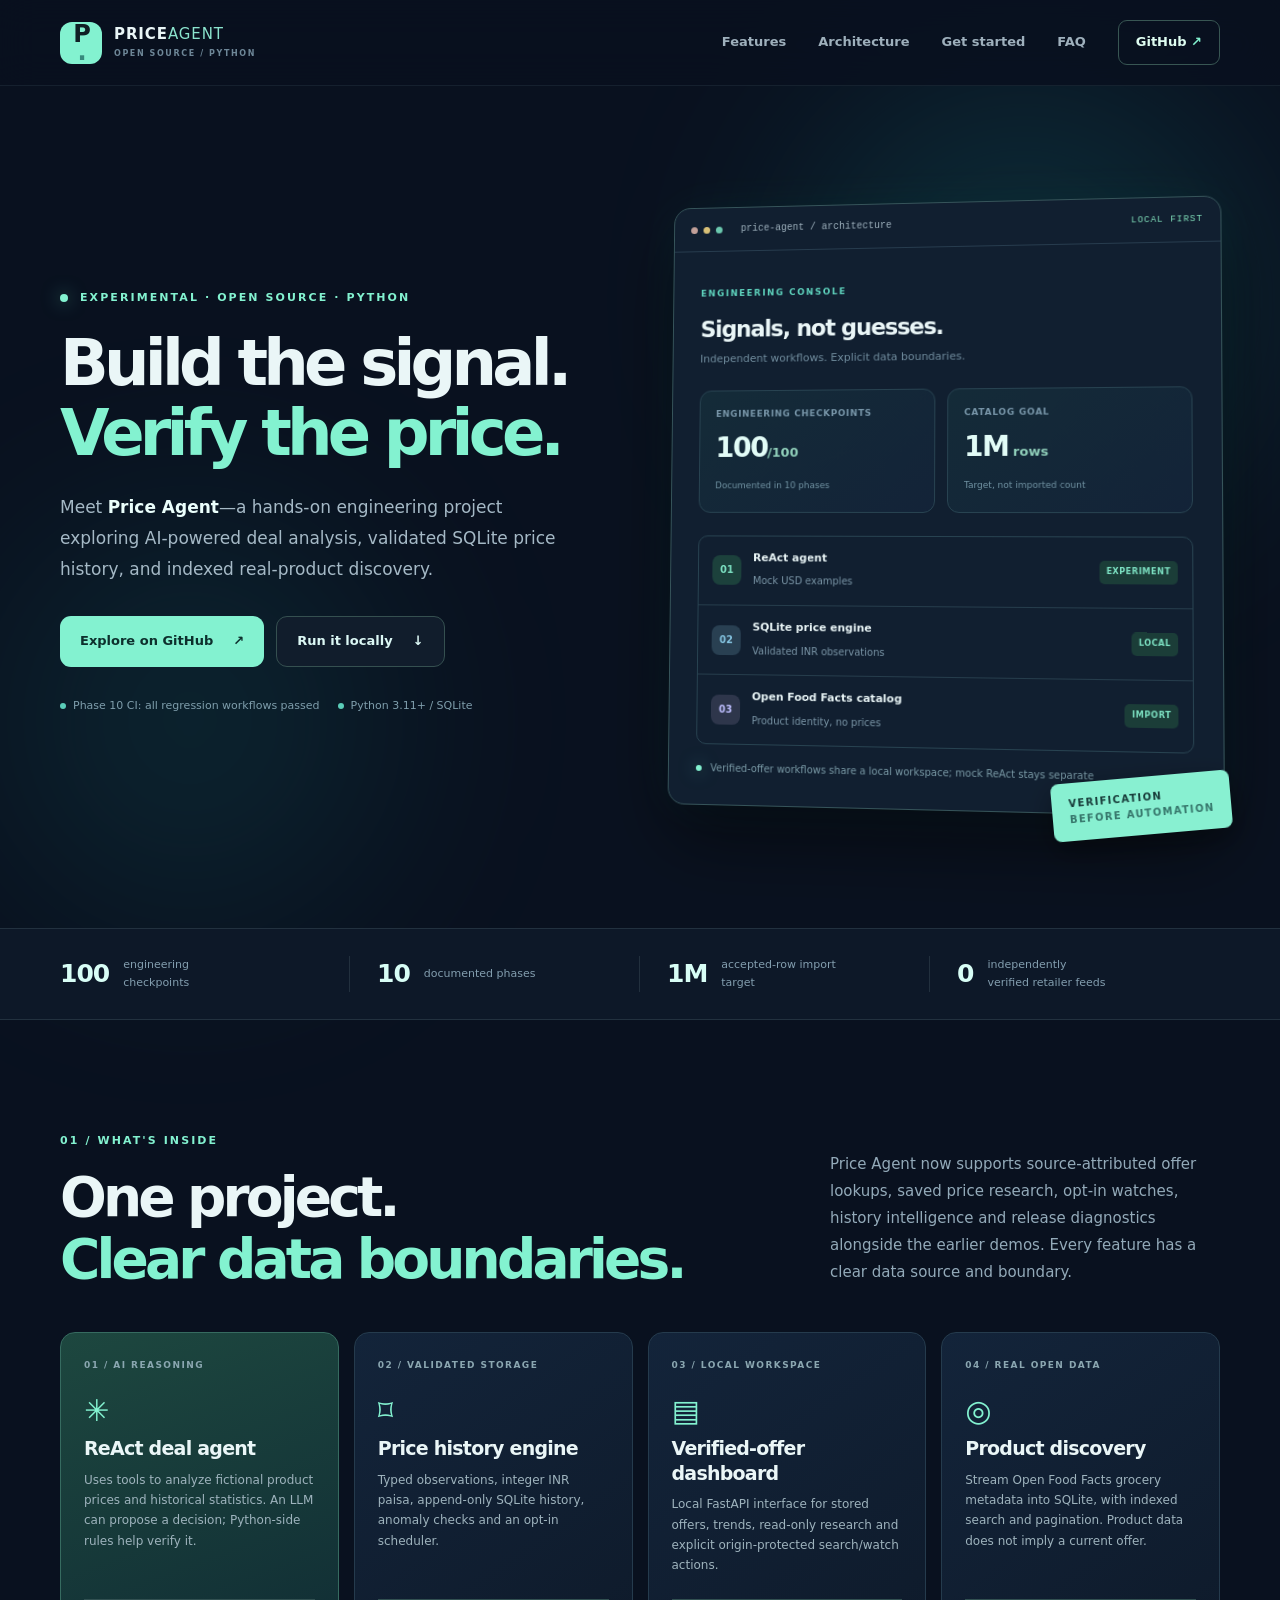
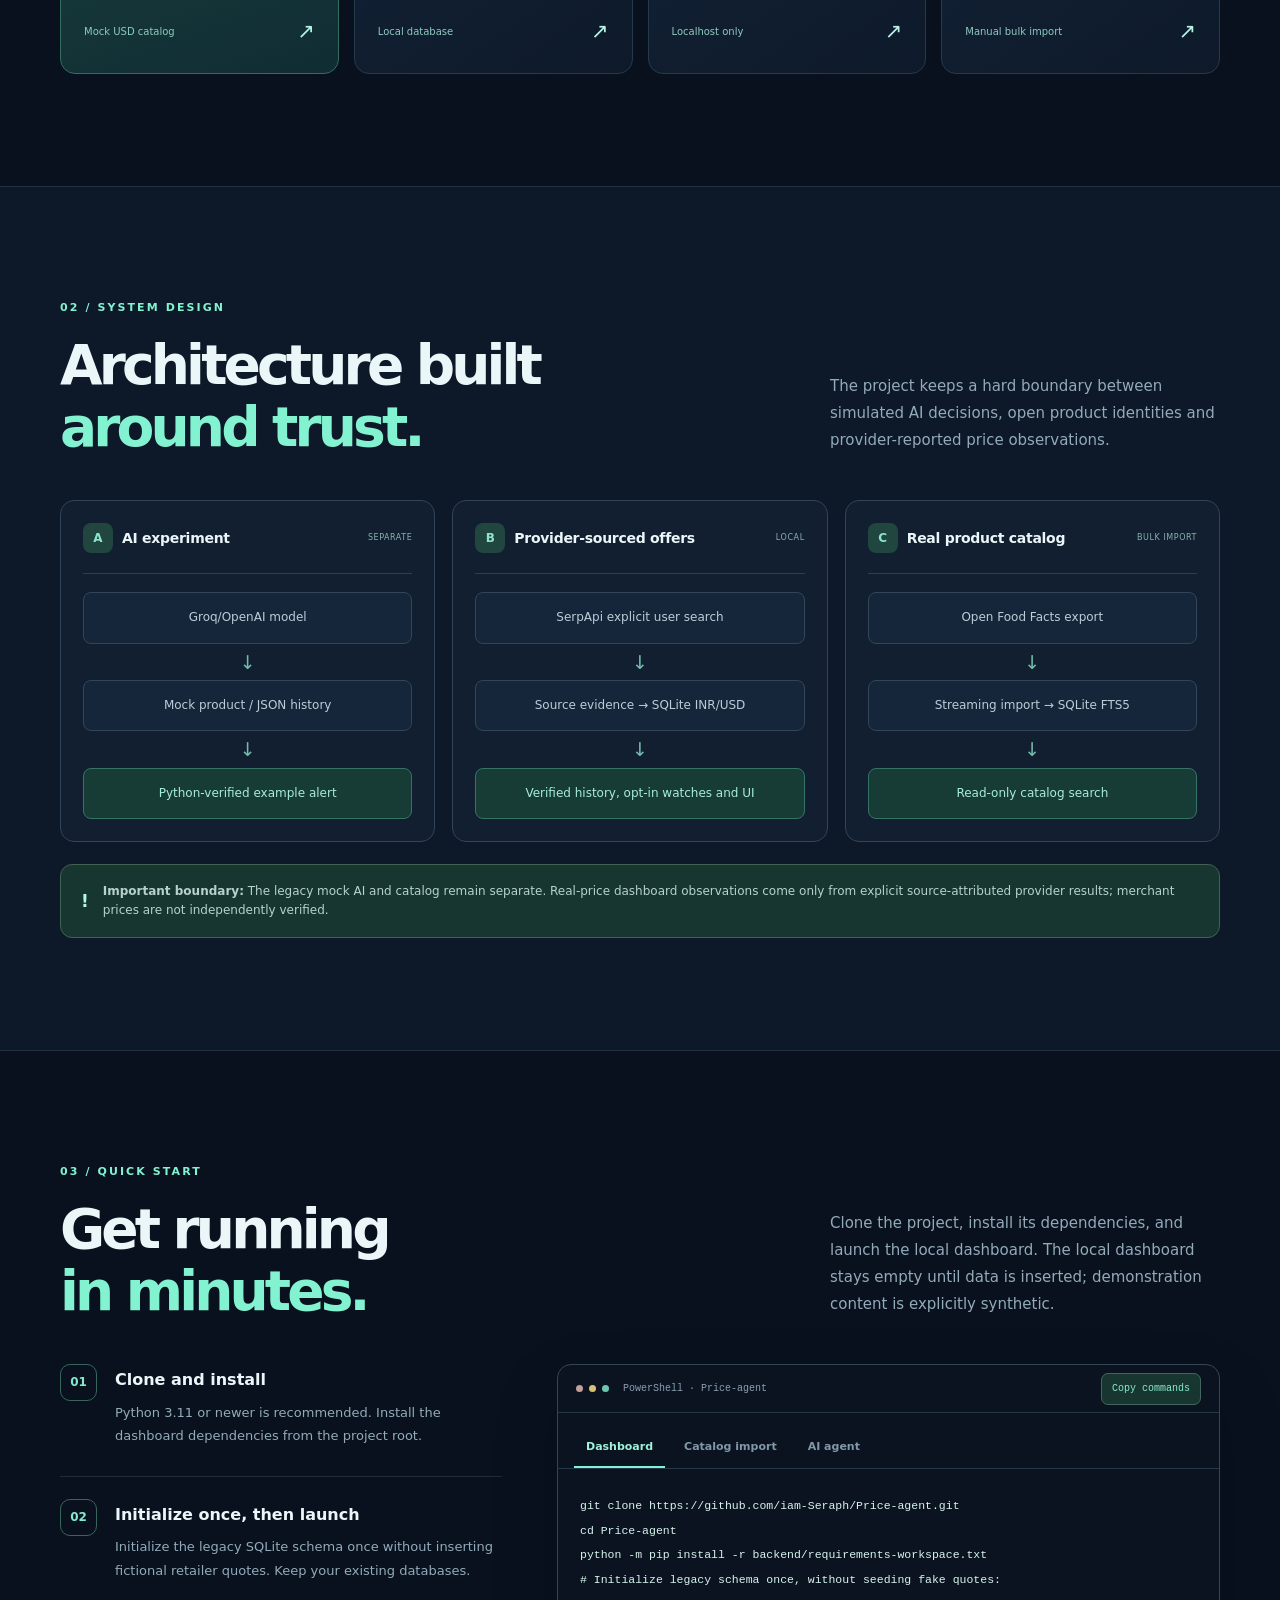
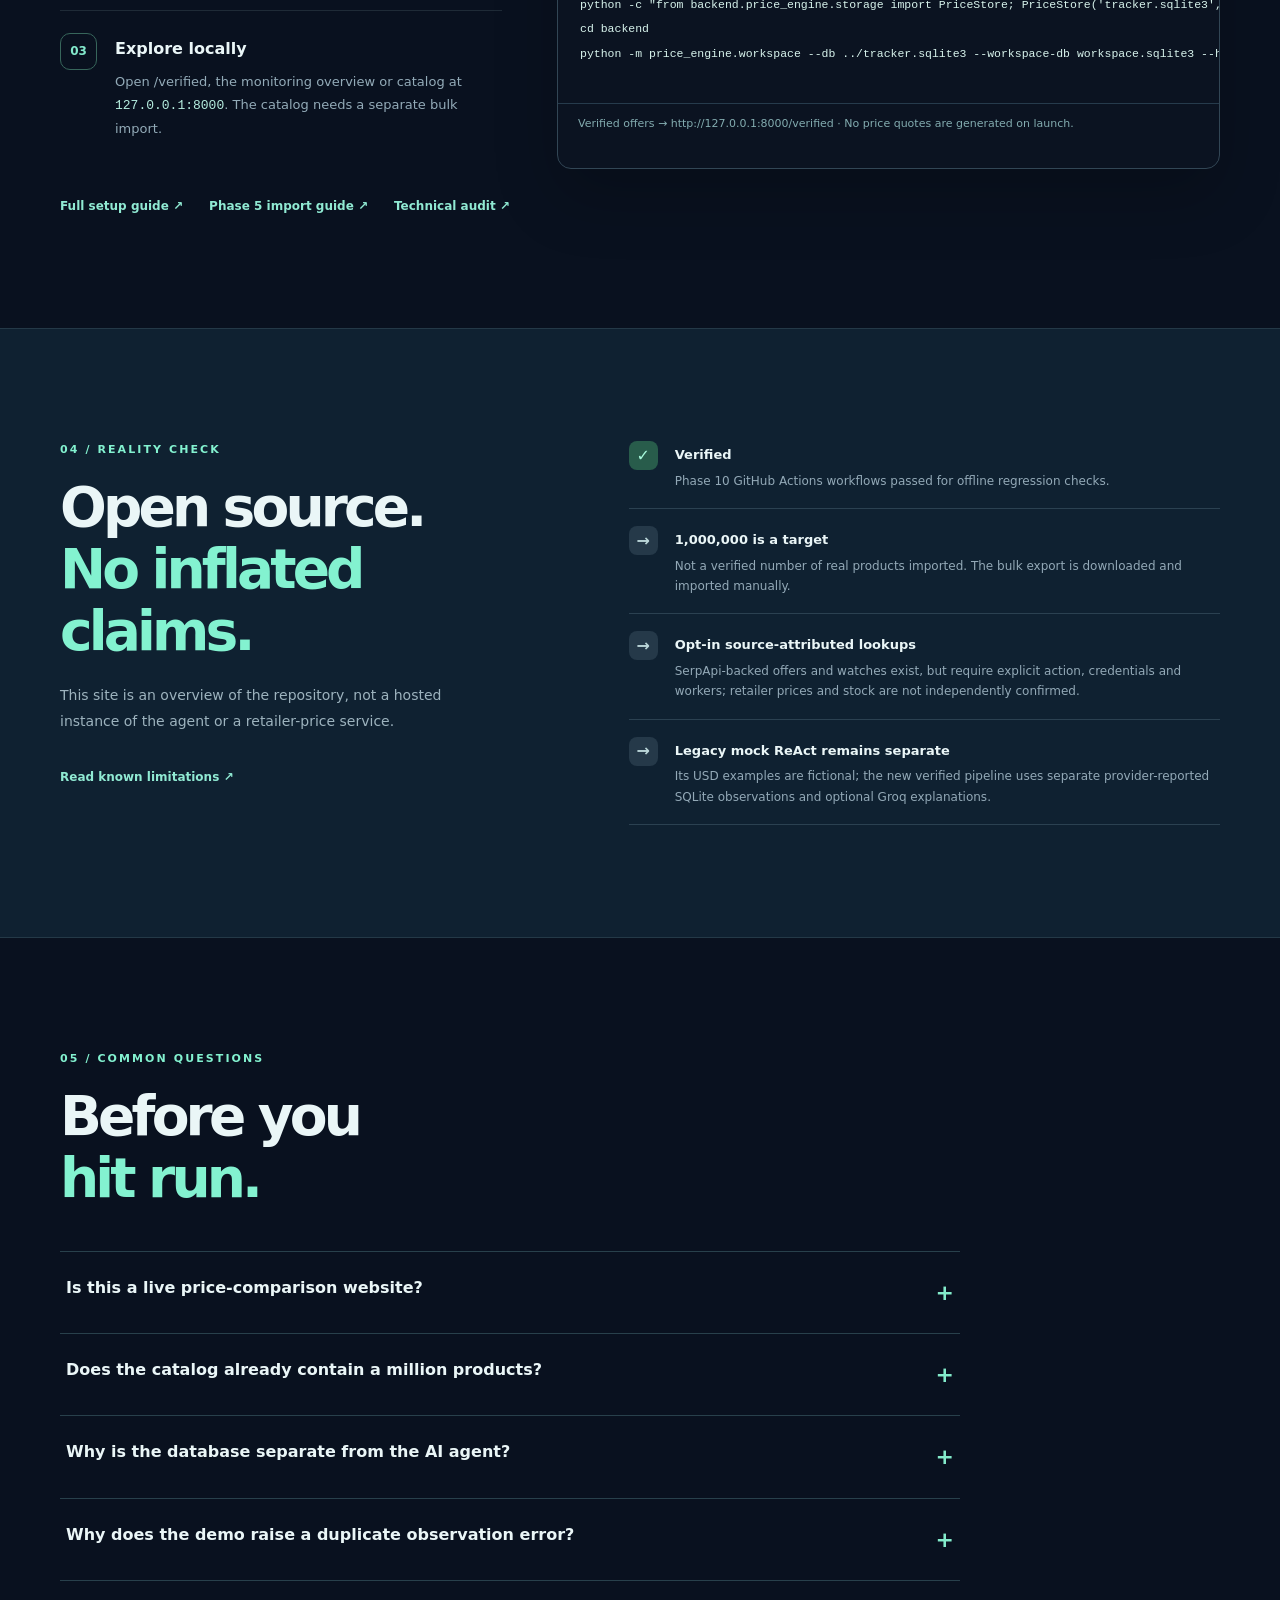
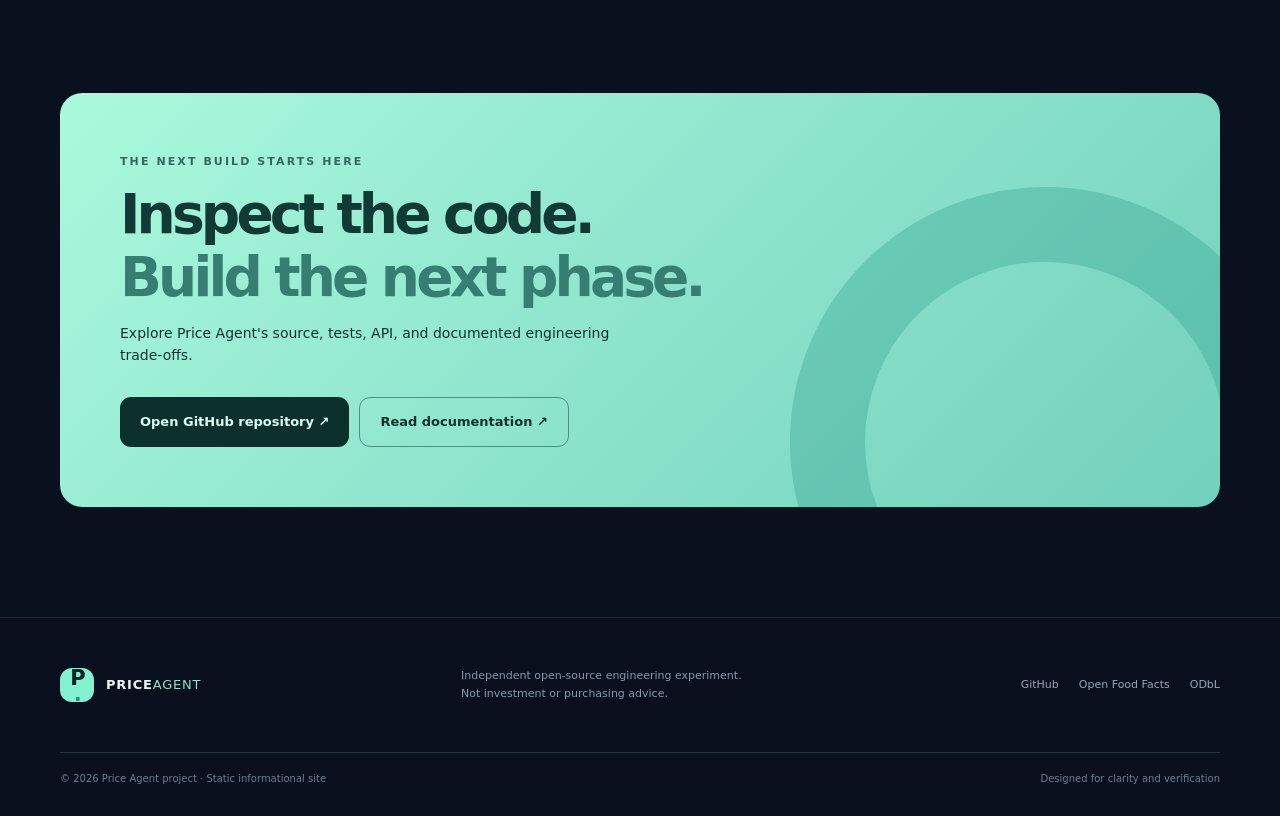
==== commit 8999a541: "docs: keep docs-only PRs covered by CI and refresh site FAQ" ====
--- a/site/index.html
+++ b/site/index.html
@@ -60,14 +60,14 @@
       <div class="feature-grid">
         <article class="feature-card featured"><div class="card-number">01 / AI REASONING</div><div class="feature-symbol">✳</div><h3>ReAct deal agent</h3><p>Uses tools to analyze fictional product prices and historical statistics. An LLM can propose a decision; Python-side rules help verify it.</p><div class="feature-foot"><span>Mock USD catalog</span><span class="card-arrow">↗</span></div></article>
         <article class="feature-card"><div class="card-number">02 / VALIDATED STORAGE</div><div class="feature-symbol">⌑</div><h3>Price history engine</h3><p>Typed observations, integer INR paisa, append-only SQLite history, anomaly checks and an opt-in scheduler.</p><div class="feature-foot"><span>Local database</span><span class="card-arrow">↗</span></div></article>
-        <article class="feature-card"><div class="card-number">03 / READ-ONLY UI</div><div class="feature-symbol">▤</div><h3>Monitoring dashboard</h3><p>A responsive FastAPI interface for accepted observations, freshness, price-history charts and backend status.</p><div class="feature-foot"><span>Localhost only</span><span class="card-arrow">↗</span></div></article>
+        <article class="feature-card"><div class="card-number">03 / LOCAL WORKSPACE</div><div class="feature-symbol">▤</div><h3>Verified-offer dashboard</h3><p>Local FastAPI interface for stored offers, trends, read-only research and explicit origin-protected search/watch actions.</p><div class="feature-foot"><span>Localhost only</span><span class="card-arrow">↗</span></div></article>
         <article class="feature-card"><div class="card-number">04 / REAL OPEN DATA</div><div class="feature-symbol">◎</div><h3>Product discovery</h3><p>Stream Open Food Facts grocery metadata into SQLite, with indexed search and pagination. Product data does not imply a current offer.</p><div class="feature-foot"><span>Manual bulk import</span><span class="card-arrow">↗</span></div></article>
       </div>
     </section>
     <section class="section architecture" id="architecture"><div class="wrap"><div class="section-head"><div><div class="section-label">02 / SYSTEM DESIGN</div><h2>Architecture built<br/><span>around trust.</span></h2></div><p>The project keeps a hard boundary between simulated AI decisions, open product identities and provider-reported price observations.</p></div>
       <div class="architecture-grid">
         <div class="flow-card"><div class="flow-head"><span class="flow-index">A</span><strong>AI experiment</strong><span class="flow-pill">SEPARATE</span></div><div class="flow-step">Groq/OpenAI model</div><div class="flow-line" aria-hidden="true">↓</div><div class="flow-step">Mock product / JSON history</div><div class="flow-line" aria-hidden="true">↓</div><div class="flow-end">Python-verified example alert</div></div>
-        <div class="flow-card"><div class="flow-head"><span class="flow-index">B</span><strong>Price history</strong><span class="flow-pill">LOCAL</span></div><div class="flow-step">Offline fixture / approved adapter</div><div class="flow-line" aria-hidden="true">↓</div><div class="flow-step">Validation → SQLite INR</div><div class="flow-line" aria-hidden="true">↓</div><div class="flow-end">Read-only monitoring dashboard</div></div>
+        <div class="flow-card"><div class="flow-head"><span class="flow-index">B</span><strong>Provider-sourced offers</strong><span class="flow-pill">LOCAL</span></div><div class="flow-step">SerpApi explicit user search</div><div class="flow-line" aria-hidden="true">↓</div><div class="flow-step">Source evidence → SQLite INR/USD</div><div class="flow-line" aria-hidden="true">↓</div><div class="flow-end">Verified history, opt-in watches and UI</div></div>
         <div class="flow-card"><div class="flow-head"><span class="flow-index">C</span><strong>Real product catalog</strong><span class="flow-pill">BULK IMPORT</span></div><div class="flow-step">Open Food Facts export</div><div class="flow-line" aria-hidden="true">↓</div><div class="flow-step">Streaming import → SQLite FTS5</div><div class="flow-line" aria-hidden="true">↓</div><div class="flow-end">Read-only catalog search</div></div>
       </div><div class="boundary-note"><span class="boundary-icon">!</span><p><strong>Important boundary:</strong> The legacy mock AI and catalog remain separate. Real-price dashboard observations come only from explicit source-attributed provider results; merchant prices are not independently verified.</p></div>
       </div></section>
@@ -77,7 +77,7 @@
       <div class="setup-links"><a href="https://github.com/iam-Seraph/Price-agent/blob/main/README.md" target="_blank" rel="noopener noreferrer">Full setup guide ↗</a><a href="https://github.com/iam-Seraph/Price-agent/blob/main/docs/guides/open-food-facts-catalog.md" target="_blank" rel="noopener noreferrer">Phase 5 import guide ↗</a><a href="https://github.com/iam-Seraph/Price-agent/blob/main/docs/audits/legacy-hardening.md" target="_blank" rel="noopener noreferrer">Technical audit ↗</a></div>
     </section>
     <section class="section truth-section"><div class="wrap truth-grid"><div><div class="section-label">04 / REALITY CHECK</div><h2>Open source.<br/><span>No inflated claims.</span></h2><p>This site is an overview of the repository, not a hosted instance of the agent or a retailer-price service.</p><a class="inline-link" href="https://github.com/iam-Seraph/Price-agent/blob/main/docs/audits/legacy-hardening.md" target="_blank" rel="noopener noreferrer">Read known limitations ↗</a></div><div class="truth-list"><div><span class="truth-icon good">✓</span><div><strong>Verified</strong><p>Phase 10 GitHub Actions workflows passed for offline regression checks.</p></div></div><div><span class="truth-icon neutral">→</span><div><strong>1,000,000 is a target</strong><p>Not a verified number of real products imported. The bulk export is downloaded and imported manually.</p></div></div><div><span class="truth-icon neutral">→</span><div><strong>Opt-in source-attributed lookups</strong><p>SerpApi-backed offers and watches exist, but require explicit action, credentials and workers; retailer prices and stock are not independently confirmed.</p></div></div><div><span class="truth-icon neutral">→</span><div><strong>Legacy mock ReAct remains separate</strong><p>Its USD examples are fictional; the new verified pipeline uses separate provider-reported SQLite observations and optional Groq explanations.</p></div></div></div></div></section>
-    <section class="section wrap faq" id="questions"><div class="section-head"><div><div class="section-label">05 / COMMON QUESTIONS</div><h2>Before you<br/><span>hit run.</span></h2></div></div><div class="faq-list"><details><summary>Is this a live price-comparison website?<span>+</span></summary><p>No. This is a project overview. The repository contains a standalone best-effort URL checker, a mock-data AI agent and a local SQLite dashboard; they are not yet a unified live shopping product.</p></details><details><summary>Does the catalog already contain a million products?<span>+</span></summary><p>No. The importer targets up to one million accepted source rows. You must download and import the Open Food Facts export yourself, and the unique imported count may be lower. Data mainly covers food and grocery items.</p></details><details><summary>Why is the database separate from the AI agent?<span>+</span></summary><p>The project is evolving in phases. The Groq/OpenAI ReAct agent currently uses a fictional USD catalog, while the SQLite backend stores validated INR observations. Connecting these responsibly is future work.</p></details><details><summary>Why does the demo raise a duplicate observation error?<span>+</span></summary><p>The demo reuses a source record identifier with a new timestamp on later runs. The database refuses the conflicting duplicate to protect append-only history. Run the demo once per new database file, then launch only the dashboard.</p></details></div></section>
+    <section class="section wrap faq" id="questions"><div class="section-head"><div><div class="section-label">05 / COMMON QUESTIONS</div><h2>Before you<br/><span>hit run.</span></h2></div></div><div class="faq-list"><details><summary>Is this a live price-comparison website?<span>+</span></summary><p>No. This is a static project overview. The separate local Python app supports source-attributed SerpApi shopping lookups and opt-in watches, but does not independently verify merchant prices or provide a hosted multi-user comparison service.</p></details><details><summary>Does the catalog already contain a million products?<span>+</span></summary><p>No. The importer targets up to one million accepted source rows. You must download and import the Open Food Facts export yourself, and the unique imported count may be lower. Data mainly covers food and grocery items.</p></details><details><summary>Why is the database separate from the AI agent?<span>+</span></summary><p>The legacy Groq/OpenAI ReAct experiment still uses fictional USD data. The newer provider-reported SQLite pipeline is separate and supports optional Groq explanations, not arbitrary autonomous purchases.</p></details><details><summary>Why does the demo raise a duplicate observation error?<span>+</span></summary><p>The demo reuses a source record identifier with a new timestamp on later runs. The database refuses the conflicting duplicate to protect append-only history. Run the demo once per new database file, then launch only the dashboard.</p></details></div></section>
     <section class="cta wrap"><div class="cta-inner"><div class="section-label">THE NEXT BUILD STARTS HERE</div><h2>Inspect the code.<br/><span>Build the next phase.</span></h2><p>Explore Price Agent's source, tests, API, and documented engineering trade-offs.</p><div class="cta-buttons"><a class="btn btn-dark" href="https://github.com/iam-Seraph/Price-agent" target="_blank" rel="noopener noreferrer">Open GitHub repository ↗</a><a class="btn btn-outline-dark" href="https://github.com/iam-Seraph/Price-agent/blob/main/README.md" target="_blank" rel="noopener noreferrer">Read documentation ↗</a></div></div></section>
   </main>
   <footer class="footer"><div class="wrap footer-row"><a class="logo footer-logo" href="#top"><span class="logo-square">P<span>·</span></span><span class="logo-text">PRICE<span>AGENT</span></span></a><p>Independent open-source engineering experiment. Not investment or purchasing advice.</p><div><a href="https://github.com/iam-Seraph/Price-agent" target="_blank" rel="noopener noreferrer">GitHub</a><a href="https://world.openfoodfacts.org" target="_blank" rel="noopener noreferrer">Open Food Facts</a><a href="https://opendatacommons.org/licenses/odbl/1-0/" target="_blank" rel="noopener noreferrer">ODbL</a></div></div><div class="wrap footer-bottom"><span>© <span id="year">2026</span> Price Agent project · Static informational site</span><span>Designed for clarity and verification</span></div></footer>
